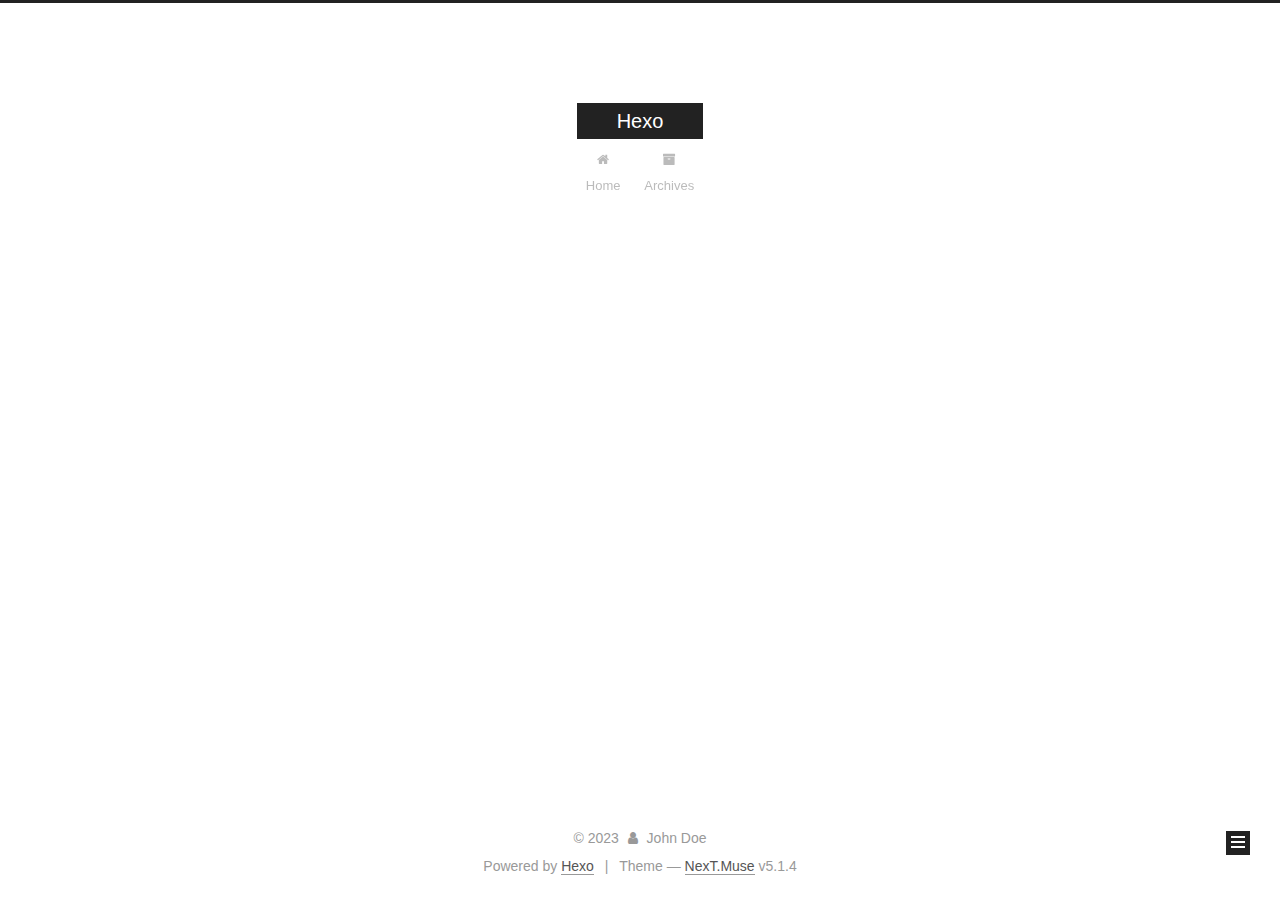
==== archives/index.html @ 680c869d "Site updated: 2023-04-15 13:18:31" ====
<!DOCTYPE html>



  


<html class="theme-next muse use-motion" lang="en">
<head>
  <meta charset="UTF-8"/>
<meta http-equiv="X-UA-Compatible" content="IE=edge" />
<meta name="viewport" content="width=device-width, initial-scale=1, maximum-scale=1"/>
<meta name="theme-color" content="#222">









<meta http-equiv="Cache-Control" content="no-transform" />
<meta http-equiv="Cache-Control" content="no-siteapp" />
















  
  
  <link href="/lib/fancybox/source/jquery.fancybox.css?v=2.1.5" rel="stylesheet" type="text/css" />







<link href="/lib/font-awesome/css/font-awesome.min.css?v=4.6.2" rel="stylesheet" type="text/css" />

<link href="/css/main.css?v=5.1.4" rel="stylesheet" type="text/css" />


  <link rel="apple-touch-icon" sizes="180x180" href="/images/apple-touch-icon-next.png?v=5.1.4">


  <link rel="icon" type="image/png" sizes="32x32" href="/images/favicon-32x32-next.png?v=5.1.4">


  <link rel="icon" type="image/png" sizes="16x16" href="/images/favicon-16x16-next.png?v=5.1.4">


  <link rel="mask-icon" href="/images/logo.svg?v=5.1.4" color="#222">





  <meta name="keywords" content="Hexo, NexT" />










<meta property="og:type" content="website">
<meta property="og:title" content="Hexo">
<meta property="og:url" content="https://.giabiaoaaaaathub.io/archives/index.html">
<meta property="og:site_name" content="Hexo">
<meta property="og:locale" content="en_US">
<meta property="article:author" content="John Doe">
<meta name="twitter:card" content="summary">



<script type="text/javascript" id="hexo.configurations">
  var NexT = window.NexT || {};
  var CONFIG = {
    root: '',
    scheme: 'Muse',
    version: '5.1.4',
    sidebar: {"position":"left","display":"post","offset":12,"b2t":false,"scrollpercent":false,"onmobile":false},
    fancybox: true,
    tabs: true,
    motion: {"enable":true,"async":false,"transition":{"post_block":"fadeIn","post_header":"slideDownIn","post_body":"slideDownIn","coll_header":"slideLeftIn","sidebar":"slideUpIn"}},
    duoshuo: {
      userId: '0',
      author: 'Author'
    },
    algolia: {
      applicationID: '',
      apiKey: '',
      indexName: '',
      hits: {"per_page":10},
      labels: {"input_placeholder":"Search for Posts","hits_empty":"We didn't find any results for the search: ${query}","hits_stats":"${hits} results found in ${time} ms"}
    }
  };
</script>



  <link rel="canonical" href="https://.giabiaoaaaaathub.io/archives/"/>





  <title>Archive | Hexo</title>
  








<meta name="generator" content="Hexo 6.3.0"></head>

<body itemscope itemtype="http://schema.org/WebPage" lang="en">

  
  
    
  

  <div class="container sidebar-position-left page-archive">
    <div class="headband"></div>

    <header id="header" class="header" itemscope itemtype="http://schema.org/WPHeader">
      <div class="header-inner"><div class="site-brand-wrapper">
  <div class="site-meta ">
    

    <div class="custom-logo-site-title">
      <a href="/"  class="brand" rel="start">
        <span class="logo-line-before"><i></i></span>
        <span class="site-title">Hexo</span>
        <span class="logo-line-after"><i></i></span>
      </a>
    </div>
      
        <p class="site-subtitle"></p>
      
  </div>

  <div class="site-nav-toggle">
    <button>
      <span class="btn-bar"></span>
      <span class="btn-bar"></span>
      <span class="btn-bar"></span>
    </button>
  </div>
</div>

<nav class="site-nav">
  

  
    <ul id="menu" class="menu">
      
        
        <li class="menu-item menu-item-home">
          <a href="/%20" rel="section">
            
              <i class="menu-item-icon fa fa-fw fa-home"></i> <br />
            
            Home
          </a>
        </li>
      
        
        <li class="menu-item menu-item-archives">
          <a href="/archives/%20" rel="section">
            
              <i class="menu-item-icon fa fa-fw fa-archive"></i> <br />
            
            Archives
          </a>
        </li>
      

      
    </ul>
  

  
</nav>



 </div>
    </header>

    <main id="main" class="main">
      <div class="main-inner">
        <div class="content-wrap">
          <div id="content" class="content">
            

  
  
  
  <div class="post-block archive">
    <div id="posts" class="posts-collapse">
      <span class="archive-move-on"></span>

      <span class="archive-page-counter">
        
        
        
          
        
        Um..! 1 post. Keep on posting.
      </span>

      

        
        
        

        
          
          <div class="collection-title">
            <h1 class="archive-year" id="archive-year-2023">2023</h1>
          </div>
        
        

        

  <article class="post post-type-normal" itemscope itemtype="http://schema.org/Article">
    <header class="post-header">

      <h2 class="post-title">
        
            <a class="post-title-link" href="/2023/04/14/hello-world/" itemprop="url">
              
                <span itemprop="name">Hello World</span>
              
            </a>
        
      </h2>

      <div class="post-meta">
        <time class="post-time" itemprop="dateCreated"
              datetime="2023-04-14T21:40:14+08:00"
              content="2023-04-14" >
          04-14
        </time>
      </div>

    </header>
  </article>



      

    </div>
  </div>
  
  
  

  



          </div>
          


          

        </div>
        
          
  
  <div class="sidebar-toggle">
    <div class="sidebar-toggle-line-wrap">
      <span class="sidebar-toggle-line sidebar-toggle-line-first"></span>
      <span class="sidebar-toggle-line sidebar-toggle-line-middle"></span>
      <span class="sidebar-toggle-line sidebar-toggle-line-last"></span>
    </div>
  </div>

  <aside id="sidebar" class="sidebar">
    
    <div class="sidebar-inner">

      

      

      <section class="site-overview-wrap sidebar-panel sidebar-panel-active">
        <div class="site-overview">
          <div class="site-author motion-element" itemprop="author" itemscope itemtype="http://schema.org/Person">
            
              <p class="site-author-name" itemprop="name"></p>
              <p class="site-description motion-element" itemprop="description"></p>
          </div>

          <nav class="site-state motion-element">

            
              <div class="site-state-item site-state-posts">
              
                <a href="/archives/%20%7C%7C%20archive">
              
                  <span class="site-state-item-count">1</span>
                  <span class="site-state-item-name">posts</span>
                </a>
              </div>
            

            

            

          </nav>

          

          

          
          

          
          

          

        </div>
      </section>

      

      

    </div>
  </aside>


        
      </div>
    </main>

    <footer id="footer" class="footer">
      <div class="footer-inner">
        <div class="copyright">&copy; <span itemprop="copyrightYear">2023</span>
  <span class="with-love">
    <i class="fa fa-user"></i>
  </span>
  <span class="author" itemprop="copyrightHolder">John Doe</span>

  
</div>


  <div class="powered-by">Powered by <a class="theme-link" target="_blank" href="https://hexo.io">Hexo</a></div>



  <span class="post-meta-divider">|</span>



  <div class="theme-info">Theme &mdash; <a class="theme-link" target="_blank" href="https://github.com/iissnan/hexo-theme-next">NexT.Muse</a> v5.1.4</div>




        







        
      </div>
    </footer>

    
      <div class="back-to-top">
        <i class="fa fa-arrow-up"></i>
        
      </div>
    

    

  </div>

  

<script type="text/javascript">
  if (Object.prototype.toString.call(window.Promise) !== '[object Function]') {
    window.Promise = null;
  }
</script>









  












  
  
    <script type="text/javascript" src="/lib/jquery/index.js?v=2.1.3"></script>
  

  
  
    <script type="text/javascript" src="/lib/fastclick/lib/fastclick.min.js?v=1.0.6"></script>
  

  
  
    <script type="text/javascript" src="/lib/jquery_lazyload/jquery.lazyload.js?v=1.9.7"></script>
  

  
  
    <script type="text/javascript" src="/lib/velocity/velocity.min.js?v=1.2.1"></script>
  

  
  
    <script type="text/javascript" src="/lib/velocity/velocity.ui.min.js?v=1.2.1"></script>
  

  
  
    <script type="text/javascript" src="/lib/fancybox/source/jquery.fancybox.pack.js?v=2.1.5"></script>
  


  


  <script type="text/javascript" src="/js/src/utils.js?v=5.1.4"></script>

  <script type="text/javascript" src="/js/src/motion.js?v=5.1.4"></script>



  
  

  

  


  <script type="text/javascript" src="/js/src/bootstrap.js?v=5.1.4"></script>



  


  




	





  





  












  





  

  

  

  
  

  

  

  

</body>
</html>
---- css/main.css ----
/* normalize.css v3.0.2 | MIT License | git.io/normalize */
html {
  font-family: sans-serif; /* 1 */
  -ms-text-size-adjust: 100%; /* 2 */
  -webkit-text-size-adjust: 100%; /* 2 */
}
body {
  margin: 0;
}
article,
aside,
details,
figcaption,
figure,
footer,
header,
hgroup,
main,
menu,
nav,
section,
summary {
  display: block;
}
audio,
canvas,
progress,
video {
  display: inline-block; /* 1 */
  vertical-align: baseline; /* 2 */
}
audio:not([controls]) {
  display: none;
  height: 0;
}
[hidden],
template {
  display: none;
}
a {
  background-color: transparent;
}
a:active,
a:hover {
  outline: 0;
}
abbr[title] {
  border-bottom: 1px dotted;
}
b,
strong {
  font-weight: bold;
}
dfn {
  font-style: italic;
}
h1 {
  font-size: 2em;
  margin: 0.67em 0;
}
mark {
  background: #ff0;
  color: #000;
}
small {
  font-size: 80%;
}
sub,
sup {
  font-size: 75%;
  line-height: 0;
  position: relative;
  vertical-align: baseline;
}
sup {
  top: -0.5em;
}
sub {
  bottom: -0.25em;
}
img {
  border: 0;
}
svg:not(:root) {
  overflow: hidden;
}
figure {
  margin: 1em 40px;
}
hr {
  -moz-box-sizing: content-box;
  box-sizing: content-box;
  height: 0;
}
pre {
  overflow: auto;
}
code,
kbd,
pre,
samp {
  font-family: monospace, monospace;
  font-size: 1em;
}
button,
input,
optgroup,
select,
textarea {
  color: inherit; /* 1 */
  font: inherit; /* 2 */
  margin: 0; /* 3 */
}
button {
  overflow: visible;
}
button,
select {
  text-transform: none;
}
button,
html input[type="button"],
input[type="reset"],
input[type="submit"] {
  -webkit-appearance: button; /* 2 */
  cursor: pointer; /* 3 */
}
button[disabled],
html input[disabled] {
  cursor: default;
}
button::-moz-focus-inner,
input::-moz-focus-inner {
  border: 0;
  padding: 0;
}
input {
  line-height: normal;
}
input[type="checkbox"],
input[type="radio"] {
  box-sizing: border-box; /* 1 */
  padding: 0; /* 2 */
}
input[type="number"]::-webkit-inner-spin-button,
input[type="number"]::-webkit-outer-spin-button {
  height: auto;
}
input[type="search"] {
  -webkit-appearance: textfield; /* 1 */
  -moz-box-sizing: content-box;
  -webkit-box-sizing: content-box; /* 2 */
  box-sizing: content-box;
}
input[type="search"]::-webkit-search-cancel-button,
input[type="search"]::-webkit-search-decoration {
  -webkit-appearance: none;
}
fieldset {
  border: 1px solid #c0c0c0;
  margin: 0 2px;
  padding: 0.35em 0.625em 0.75em;
}
legend {
  border: 0; /* 1 */
  padding: 0; /* 2 */
}
textarea {
  overflow: auto;
}
optgroup {
  font-weight: bold;
}
table {
  border-collapse: collapse;
  border-spacing: 0;
}
td,
th {
  padding: 0;
}
::selection {
  background: #262a30;
  color: #fff;
}
body {
  position: relative;
  font-family: 'Lato', "PingFang SC", "Microsoft YaHei", sans-serif;
  font-size: 14px;
  line-height: 2;
  color: #555;
  background: #fff;
}
@media (max-width: 767px) {
  body {
    padding-right: 0 !important;
  }
}
@media (min-width: 768px) and (max-width: 991px) {
  body {
    padding-right: 0 !important;
  }
}
@media (min-width: 1600px) {
  body {
    font-size: 16px;
  }
}
h1,
h2,
h3,
h4,
h5,
h6 {
  margin: 0;
  padding: 0;
  font-weight: bold;
  line-height: 1.5;
  font-family: 'Lato', "PingFang SC", "Microsoft YaHei", sans-serif;
}
h2,
h3,
h4,
h5,
h6 {
  margin: 20px 0 15px;
}
h1 {
  font-size: 22px;
}
@media (max-width: 767px) {
  h1 {
    font-size: 18px;
  }
}
h2 {
  font-size: 20px;
}
@media (max-width: 767px) {
  h2 {
    font-size: 16px;
  }
}
h3 {
  font-size: 18px;
}
@media (max-width: 767px) {
  h3 {
    font-size: 14px;
  }
}
h4 {
  font-size: 16px;
}
@media (max-width: 767px) {
  h4 {
    font-size: 12px;
  }
}
h5 {
  font-size: 14px;
}
@media (max-width: 767px) {
  h5 {
    font-size: 10px;
  }
}
h6 {
  font-size: 12px;
}
@media (max-width: 767px) {
  h6 {
    font-size: 8px;
  }
}
p {
  margin: 0 0 20px 0;
}
a {
  color: #555;
  text-decoration: none;
  outline: none;
  border-bottom: 1px solid #999;
  word-wrap: break-word;
}
a:hover {
  color: #222;
  border-bottom-color: #222;
}
blockquote {
  margin: 0;
  padding: 0;
}
img {
  display: block;
  margin: auto;
  max-width: 100%;
  height: auto;
}
hr {
  margin: 40px 0;
  height: 3px;
  border: none;
  background-color: #ddd;
  background-image: repeating-linear-gradient(-45deg, #fff, #fff 4px, transparent 4px, transparent 8px);
}
blockquote {
  padding: 0 15px;
  color: #666;
  border-left: 4px solid #ddd;
}
blockquote cite::before {
  content: "-";
  padding: 0 5px;
}
dt {
  font-weight: 700;
}
dd {
  margin: 0;
  padding: 0;
}
kbd {
  border: 1px solid #ccc;
  border-radius: 0.2em;
  box-shadow: 0.1em 0.1em 0.2em rgba(0,0,0,0.1);
  background-color: #f9f9f9;
  font-family: inherit;
  background-image: -webkit-linear-gradient(top, #eee, #fff, #eee);
  padding: 0.1em 0.3em;
  white-space: nowrap;
}
.text-left {
  text-align: left;
}
.text-center {
  text-align: center;
}
.text-right {
  text-align: right;
}
.text-justify {
  text-align: justify;
}
.text-nowrap {
  white-space: nowrap;
}
.text-lowercase {
  text-transform: lowercase;
}
.text-uppercase {
  text-transform: uppercase;
}
.text-capitalize {
  text-transform: capitalize;
}
.center-block {
  display: block;
  margin-left: auto;
  margin-right: auto;
}
.clearfix:before,
.clearfix:after {
  content: " ";
  display: table;
}
.clearfix:after {
  clear: both;
}
.pullquote {
  width: 45%;
}
.pullquote.left {
  float: left;
  margin-left: 5px;
  margin-right: 10px;
}
.pullquote.right {
  float: right;
  margin-left: 10px;
  margin-right: 5px;
}
.affix.affix.affix {
  position: fixed;
}
.translation {
  margin-top: -20px;
  font-size: 14px;
  color: #999;
}
.scrollbar-measure {
  width: 100px;
  height: 100px;
  overflow: scroll;
  position: absolute;
  top: -9999px;
}
.use-motion .motion-element {
  opacity: 0;
}
table {
  margin: 20px 0;
  width: 100%;
  border-collapse: collapse;
  border-spacing: 0;
  border: 1px solid #ddd;
  font-size: 14px;
  table-layout: fixed;
  word-wrap: break-all;
}
table>tbody>tr:nth-of-type(odd) {
  background-color: #f9f9f9;
}
table>tbody>tr:hover {
  background-color: #f5f5f5;
}
caption,
th,
td {
  padding: 8px;
  text-align: left;
  vertical-align: middle;
  font-weight: normal;
}
th,
td {
  border-bottom: 3px solid #ddd;
  border-right: 1px solid #eee;
}
th {
  padding-bottom: 10px;
  font-weight: 700;
}
td {
  border-bottom-width: 1px;
}
html,
body {
  height: 100%;
}
.container {
  position: relative;
  min-height: 100%;
}
.header-inner {
  margin: 0 auto;
  padding: 100px 0 70px;
  width: 700px;
}
@media (min-width: 1600px) {
  .container .header-inner {
    width: 900px;
  }
}
.main {
  padding-bottom: 150px;
}
.main-inner {
  margin: 0 auto;
  width: 700px;
}
@media (min-width: 1600px) {
  .container .main-inner {
    width: 900px;
  }
}
.footer {
  position: absolute;
  left: 0;
  bottom: 0;
  width: 100%;
  min-height: 50px;
}
.footer-inner {
  box-sizing: border-box;
  margin: 20px auto;
  width: 700px;
}
@media (min-width: 1600px) {
  .container .footer-inner {
    width: 900px;
  }
}
pre,
.highlight {
  overflow: auto;
  margin: 20px 0;
  padding: 0;
  font-size: 13px;
  color: #4d4d4c;
  background: #f7f7f7;
  line-height: 1.6;
}
pre,
code {
  font-family: consolas, Menlo, "PingFang SC", "Microsoft YaHei", monospace;
}
code {
  padding: 2px 4px;
  word-wrap: break-word;
  color: #555;
  background: #eee;
  border-radius: 3px;
  font-size: 13px;
}
pre {
  padding: 10px;
}
pre code {
  padding: 0;
  color: #4d4d4c;
  background: none;
  text-shadow: none;
}
.highlight {
  border-radius: 1px;
}
.highlight pre {
  border: none;
  margin: 0;
  padding: 10px 0;
}
.highlight table {
  margin: 0;
  width: auto;
  border: none;
}
.highlight td {
  border: none;
  padding: 0;
}
.highlight figcaption {
  font-size: 1em;
  color: #4d4d4c;
  line-height: 1em;
  margin-bottom: 1em;
}
.highlight figcaption:before,
.highlight figcaption:after {
  content: " ";
  display: table;
}
.highlight figcaption:after {
  clear: both;
}
.highlight figcaption a {
  float: right;
  color: #4d4d4c;
}
.highlight figcaption a:hover {
  border-bottom-color: #4d4d4c;
}
.highlight .gutter pre {
  padding-left: 10px;
  padding-right: 10px;
  color: #869194;
  text-align: right;
  background-color: #eff2f3;
}
.highlight .code pre {
  width: 100%;
  padding-left: 10px;
  padding-right: 10px;
  background-color: #f7f7f7;
}
.highlight .line {
  height: 20px;
}
.gutter {
  -webkit-user-select: none;
  -moz-user-select: none;
  -ms-user-select: none;
  user-select: none;
}
.gist table {
  width: auto;
}
.gist table td {
  border: none;
}
pre .deletion {
  background: #fdd;
}
pre .addition {
  background: #dfd;
}
pre .meta {
  color: #8959a8;
}
pre .comment {
  color: #8e908c;
}
pre .variable,
pre .attribute,
pre .tag,
pre .regexp,
pre .ruby .constant,
pre .xml .tag .title,
pre .xml .pi,
pre .xml .doctype,
pre .html .doctype,
pre .css .id,
pre .css .class,
pre .css .pseudo {
  color: #c82829;
}
pre .number,
pre .preprocessor,
pre .built_in,
pre .literal,
pre .params,
pre .constant,
pre .command {
  color: #f5871f;
}
pre .ruby .class .title,
pre .css .rules .attribute,
pre .string,
pre .value,
pre .inheritance,
pre .header,
pre .ruby .symbol,
pre .xml .cdata,
pre .special,
pre .number,
pre .formula {
  color: #718c00;
}
pre .title,
pre .css .hexcolor {
  color: #3e999f;
}
pre .function,
pre .python .decorator,
pre .python .title,
pre .ruby .function .title,
pre .ruby .title .keyword,
pre .perl .sub,
pre .javascript .title,
pre .coffeescript .title {
  color: #4271ae;
}
pre .keyword,
pre .javascript .function {
  color: #8959a8;
}
.full-image.full-image.full-image.full-image {
  border: none;
  max-width: 100%;
  width: auto;
  margin: 20px auto 25px;
}
@media (min-width: 992px) {
  .full-image.full-image.full-image.full-image {
    max-width: none;
    width: 110%;
    margin: 25px -5%;
  }
}
.blockquote-center,
.page-home .post-type-quote blockquote,
.page-post-detail .post-type-quote blockquote {
  position: relative;
  margin: 40px 0;
  padding: 0;
  border-left: none;
  text-align: center;
}
.blockquote-center::before,
.page-home .post-type-quote blockquote::before,
.page-post-detail .post-type-quote blockquote::before,
.blockquote-center::after,
.page-home .post-type-quote blockquote::after,
.page-post-detail .post-type-quote blockquote::after {
  position: absolute;
  content: ' ';
  display: block;
  width: 100%;
  height: 24px;
  opacity: 0.2;
  background-repeat: no-repeat;
  background-position: 0 -6px;
  background-size: 22px 22px;
}
.blockquote-center::before,
.page-home .post-type-quote blockquote::before,
.page-post-detail .post-type-quote blockquote::before {
  top: -20px;
  background-image: url("../images/quote-l.svg");
  border-top: 1px solid #ccc;
}
.blockquote-center::after,
.page-home .post-type-quote blockquote::after,
.page-post-detail .post-type-quote blockquote::after {
  bottom: -20px;
  background-image: url("../images/quote-r.svg");
  border-bottom: 1px solid #ccc;
  background-position: 100% 8px;
}
.blockquote-center p,
.page-home .post-type-quote blockquote p,
.page-post-detail .post-type-quote blockquote p,
.blockquote-center div,
.page-home .post-type-quote blockquote div,
.page-post-detail .post-type-quote blockquote div {
  text-align: center;
}
.post .post-body .group-picture img {
  box-sizing: border-box;
  padding: 0 3px;
  border: none;
}
.post .group-picture-row {
  overflow: hidden;
  margin-top: 6px;
}
.post .group-picture-row:first-child {
  margin-top: 0;
}
.post .group-picture-column {
  float: left;
}
.page-post-detail .post-body .group-picture-column {
  float: none;
  margin-top: 10px;
  width: auto !important;
}
.page-post-detail .post-body .group-picture-column img {
  margin: 0 auto;
}
.page-archive .group-picture-container {
  overflow: hidden;
}
.page-archive .group-picture-row {
  float: left;
}
.page-archive .group-picture-row:first-child {
  margin-top: 6px;
}
.page-archive .group-picture-column {
  max-width: 150px;
  max-height: 150px;
}
.post-body .note {
  position: relative;
  padding: 15px;
  margin-bottom: 20px;
  border: 1px solid #eee;
  border-left-width: 5px;
  border-radius: 3px;
}
.post-body .note h2,
.post-body .note h3,
.post-body .note h4,
.post-body .note h5,
.post-body .note h6 {
  margin-top: 0;
  margin-bottom: 0;
  border-bottom: initial;
  padding-top: 0 !important;
}
.post-body .note p:first-child,
.post-body .note ul:first-child,
.post-body .note ol:first-child,
.post-body .note table:first-child,
.post-body .note pre:first-child,
.post-body .note blockquote:first-child {
  margin-top: 0;
}
.post-body .note p:last-child,
.post-body .note ul:last-child,
.post-body .note ol:last-child,
.post-body .note table:last-child,
.post-body .note pre:last-child,
.post-body .note blockquote:last-child {
  margin-bottom: 0;
}
.post-body .note.default {
  border-left-color: #777;
}
.post-body .note.default h2,
.post-body .note.default h3,
.post-body .note.default h4,
.post-body .note.default h5,
.post-body .note.default h6 {
  color: #777;
}
.post-body .note.primary {
  border-left-color: #6f42c1;
}
.post-body .note.primary h2,
.post-body .note.primary h3,
.post-body .note.primary h4,
.post-body .note.primary h5,
.post-body .note.primary h6 {
  color: #6f42c1;
}
.post-body .note.info {
  border-left-color: #428bca;
}
.post-body .note.info h2,
.post-body .note.info h3,
.post-body .note.info h4,
.post-body .note.info h5,
.post-body .note.info h6 {
  color: #428bca;
}
.post-body .note.success {
  border-left-color: #5cb85c;
}
.post-body .note.success h2,
.post-body .note.success h3,
.post-body .note.success h4,
.post-body .note.success h5,
.post-body .note.success h6 {
  color: #5cb85c;
}
.post-body .note.warning {
  border-left-color: #f0ad4e;
}
.post-body .note.warning h2,
.post-body .note.warning h3,
.post-body .note.warning h4,
.post-body .note.warning h5,
.post-body .note.warning h6 {
  color: #f0ad4e;
}
.post-body .note.danger {
  border-left-color: #d9534f;
}
.post-body .note.danger h2,
.post-body .note.danger h3,
.post-body .note.danger h4,
.post-body .note.danger h5,
.post-body .note.danger h6 {
  color: #d9534f;
}
.post-body .label {
  display: inline;
  padding: 0 2px;
  white-space: nowrap;
}
.post-body .label.default {
  background-color: #f0f0f0;
}
.post-body .label.primary {
  background-color: #efe6f7;
}
.post-body .label.info {
  background-color: #e5f2f8;
}
.post-body .label.success {
  background-color: #e7f4e9;
}
.post-body .label.warning {
  background-color: #fcf6e1;
}
.post-body .label.danger {
  background-color: #fae8eb;
}
.post-body .tabs {
  position: relative;
  display: block;
  margin-bottom: 20px;
  padding-top: 10px;
}
.post-body .tabs ul.nav-tabs {
  margin: 0;
  padding: 0;
  display: flex;
  margin-bottom: -1px;
}
@media (max-width: 413px) {
  .post-body .tabs ul.nav-tabs {
    display: block;
    margin-bottom: 5px;
  }
}
.post-body .tabs ul.nav-tabs li.tab {
  list-style-type: none !important;
  margin: 0 0.25em 0 0;
  border-top: 3px solid transparent;
  border-left: 1px solid transparent;
  border-right: 1px solid transparent;
}
@media (max-width: 413px) {
  .post-body .tabs ul.nav-tabs li.tab {
    margin: initial;
    border-top: 1px solid transparent;
    border-left: 3px solid transparent;
    border-right: 1px solid transparent;
    border-bottom: 1px solid transparent;
  }
}
.post-body .tabs ul.nav-tabs li.tab a {
  outline: 0;
  border-bottom: initial;
  display: block;
  line-height: 1.8em;
  padding: 0.25em 0.75em;
  transition-duration: 0.2s;
  transition-timing-function: ease-out;
  transition-delay: 0s;
}
.post-body .tabs ul.nav-tabs li.tab a i {
  width: 1.285714285714286em;
}
.post-body .tabs ul.nav-tabs li.tab.active {
  border-top: 3px solid #fc6423;
  border-left: 1px solid #ddd;
  border-right: 1px solid #ddd;
  background-color: #fff;
}
@media (max-width: 413px) {
  .post-body .tabs ul.nav-tabs li.tab.active {
    border-top: 1px solid #ddd;
    border-left: 3px solid #fc6423;
    border-right: 1px solid #ddd;
    border-bottom: 1px solid #ddd;
  }
}
.post-body .tabs ul.nav-tabs li.tab.active a {
  cursor: default;
  color: #555;
}
.post-body .tabs .tab-content {
  background-color: #fff;
}
.post-body .tabs .tab-content .tab-pane {
  border: 1px solid #ddd;
  padding: 20px 20px 0 20px;
}
.post-body .tabs .tab-content .tab-pane:not(.active) {
  display: none !important;
}
.post-body .tabs .tab-content .tab-pane.active {
  display: block !important;
}
.btn {
  display: inline-block;
  padding: 0 20px;
  font-size: 14px;
  color: #fff;
  background: #222;
  border: 2px solid #222;
  text-decoration: none;
  border-radius: 0;
  transition-property: background-color;
  transition-duration: 0.2s;
  transition-timing-function: ease-in-out;
  transition-delay: 0s;
  line-height: 2;
}
.btn:hover {
  border-color: #222;
  color: #222;
  background: #fff;
}
.btn +.btn {
  margin: 0 0 8px 8px;
}
.btn .fa-fw {
  width: 1.285714285714286em;
  text-align: left;
}
.btn-bar {
  display: block;
  width: 22px;
  height: 2px;
  background: #555;
  border-radius: 1px;
}
.btn-bar+.btn-bar {
  margin-top: 4px;
}
.pagination {
  margin: 120px 0 40px;
  text-align: center;
  border-top: 1px solid #eee;
}
.page-number-basic,
.pagination .prev,
.pagination .next,
.pagination .page-number,
.pagination .space {
  display: inline-block;
  position: relative;
  top: -1px;
  margin: 0 10px;
  padding: 0 11px;
}
@media (max-width: 767px) {
  .page-number-basic,
  .pagination .prev,
  .pagination .next,
  .pagination .page-number,
  .pagination .space {
    margin: 0 5px;
  }
}
.pagination .prev,
.pagination .next,
.pagination .page-number {
  border-bottom: 0;
  border-top: 1px solid #eee;
  transition-property: border-color;
  transition-duration: 0.2s;
  transition-timing-function: ease-in-out;
  transition-delay: 0s;
}
.pagination .prev:hover,
.pagination .next:hover,
.pagination .page-number:hover {
  border-top-color: #222;
}
.pagination .space {
  padding: 0;
  margin: 0;
}
.pagination .prev {
  margin-left: 0;
}
.pagination .next {
  margin-right: 0;
}
.pagination .page-number.current {
  color: #fff;
  background: #ccc;
  border-top-color: #ccc;
}
@media (max-width: 767px) {
  .pagination {
    border-top: none;
  }
  .pagination .prev,
  .pagination .next,
  .pagination .page-number {
    margin-bottom: 10px;
    border-top: 0;
    border-bottom: 1px solid #eee;
    padding: 0 10px;
  }
  .pagination .prev:hover,
  .pagination .next:hover,
  .pagination .page-number:hover {
    border-bottom-color: #222;
  }
}
.comments {
  margin: 60px 20px 0;
}
.tag-cloud {
  text-align: center;
}
.tag-cloud a {
  display: inline-block;
  margin: 10px;
}
.back-to-top {
  box-sizing: border-box;
  position: fixed;
  bottom: -100px;
  right: 30px;
  z-index: 1050;
  padding: 0 6px;
  width: 24px;
  background: #222;
  font-size: 12px;
  opacity: 1;
  color: #fff;
  cursor: pointer;
  text-align: center;
  -webkit-transform: translateZ(0);
  transition-property: bottom;
  transition-duration: 0.2s;
  transition-timing-function: ease-in-out;
  transition-delay: 0s;
}
@media (min-width: 768px) and (max-width: 991px) {
  .back-to-top {
    display: none !important;
  }
}
@media (max-width: 767px) {
  .back-to-top {
    display: none !important;
  }
}
.back-to-top.back-to-top-on {
  bottom: 19px;
}
.header {
  background: transparent;
}
.header-inner {
  position: relative;
}
.headband {
  height: 3px;
  background: #222;
}
.site-meta {
  margin: 0;
  text-align: center;
}
@media (max-width: 767px) {
  .site-meta {
    text-align: center;
  }
}
.brand {
  position: relative;
  display: inline-block;
  padding: 0 40px;
  color: #fff;
  background: #222;
  border-bottom: none;
}
.brand:hover {
  color: #fff;
}
.logo {
  display: inline-block;
  margin-right: 5px;
  line-height: 36px;
  vertical-align: top;
}
.site-title {
  display: inline-block;
  vertical-align: top;
  line-height: 36px;
  font-size: 20px;
  font-weight: normal;
  font-family: 'Lato', "PingFang SC", "Microsoft YaHei", sans-serif;
}
.site-subtitle {
  margin-top: 10px;
  font-size: 13px;
  color: #999;
}
.use-motion .brand {
  opacity: 0;
}
.use-motion .logo,
.use-motion .site-title,
.use-motion .site-subtitle {
  opacity: 0;
  position: relative;
  top: -10px;
}
.site-nav-toggle {
  display: none;
  position: absolute;
  top: 10px;
  left: 10px;
}
@media (max-width: 767px) {
  .site-nav-toggle {
    display: block;
  }
}
.site-nav-toggle button {
  margin-top: 2px;
  padding: 9px 10px;
  background: transparent;
  border: none;
}
@media (max-width: 767px) {
  .site-nav {
    display: none;
    margin: 0 -10px;
    padding: 0 10px;
    clear: both;
    border-top: 1px solid #ddd;
  }
}
@media (min-width: 768px) and (max-width: 991px) {
  .site-nav {
    display: block !important;
  }
}
@media (min-width: 992px) {
  .site-nav {
    display: block !important;
  }
}
.menu {
  margin-top: 20px;
  padding-left: 0;
  text-align: center;
}
.menu .menu-item {
  display: inline-block;
  margin: 0 10px;
  list-style: none;
}
@media screen and (max-width: 767px) {
  .menu .menu-item {
    margin-top: 10px;
  }
}
.menu .menu-item a {
  display: block;
  font-size: 13px;
  line-height: inherit;
  border-bottom: 1px solid transparent;
  transition-property: border-color;
  transition-duration: 0.2s;
  transition-timing-function: ease-in-out;
  transition-delay: 0s;
}
.menu .menu-item a:hover {
  border-bottom-color: #222;
}
.menu .menu-item .fa {
  margin-right: 5px;
}
.use-motion .menu-item {
  opacity: 0;
}
.post-body {
  font-family: 'Lato', "PingFang SC", "Microsoft YaHei", sans-serif;
}
@media (max-width: 767px) {
  .post-body {
    word-break: break-word;
  }
}
.post-body .fancybox img {
  display: block !important;
  margin: 0 auto;
  cursor: pointer;
  cursor: zoom-in;
  cursor: -webkit-zoom-in;
}
.post-body .image-caption,
.post-body .figure .caption {
  margin: -20px auto 15px;
  text-align: center;
  font-size: 14px;
  color: #999;
  font-weight: bold;
  line-height: 1;
}
.post-sticky-flag {
  display: inline-block;
  font-size: 16px;
  -ms-transform: rotate(30deg);
  -webkit-transform: rotate(30deg);
  -moz-transform: rotate(30deg);
  -ms-transform: rotate(30deg);
  -o-transform: rotate(30deg);
  transform: rotate(30deg);
}
.use-motion .post-block,
.use-motion .pagination,
.use-motion .comments {
  opacity: 0;
}
.use-motion .post-header {
  opacity: 0;
}
.use-motion .post-body {
  opacity: 0;
}
.use-motion .collection-title {
  opacity: 0;
}
.posts-expand {
  padding-top: 40px;
}
@media (max-width: 767px) {
  .posts-expand {
    margin: 0 20px;
  }
  .post-body pre .gutter pre {
    padding-right: 10px;
  }
  .post-body .highlight {
    margin-left: 0px;
    margin-right: 0px;
    padding: 0;
  }
  .post-body .highlight .gutter pre {
    padding-right: 10px;
  }
}
@media (min-width: 992px) {
  .posts-expand .post-body {
    text-align: justify;
  }
}
.posts-expand .post-body h2,
.posts-expand .post-body h3,
.posts-expand .post-body h4,
.posts-expand .post-body h5,
.posts-expand .post-body h6 {
  padding-top: 10px;
}
.posts-expand .post-body h2 .header-anchor,
.posts-expand .post-body h3 .header-anchor,
.posts-expand .post-body h4 .header-anchor,
.posts-expand .post-body h5 .header-anchor,
.posts-expand .post-body h6 .header-anchor {
  float: right;
  margin-left: 10px;
  color: #ccc;
  border-bottom-style: none;
  visibility: hidden;
}
.posts-expand .post-body h2 .header-anchor:hover,
.posts-expand .post-body h3 .header-anchor:hover,
.posts-expand .post-body h4 .header-anchor:hover,
.posts-expand .post-body h5 .header-anchor:hover,
.posts-expand .post-body h6 .header-anchor:hover {
  color: inherit;
}
.posts-expand .post-body h2:hover .header-anchor,
.posts-expand .post-body h3:hover .header-anchor,
.posts-expand .post-body h4:hover .header-anchor,
.posts-expand .post-body h5:hover .header-anchor,
.posts-expand .post-body h6:hover .header-anchor {
  visibility: visible;
}
.posts-expand .post-body ul li {
  list-style: circle;
}
.posts-expand .post-body img {
  box-sizing: border-box;
  margin: auto;
  padding: 3px;
  border: 1px solid #ddd;
}
.posts-expand .post-body .fancybox img {
  margin: 0 auto 25px;
}
@media (max-width: 767px) {
  .posts-collapse {
    margin: 0 20px;
  }
  .posts-collapse .post-title,
  .posts-collapse .post-meta {
    display: block;
    width: auto;
    text-align: left;
  }
}
.posts-collapse {
  position: relative;
  z-index: 1010;
  margin-left: 55px;
}
.posts-collapse::after {
  content: " ";
  position: absolute;
  top: 20px;
  left: 0;
  margin-left: -2px;
  width: 4px;
  height: 100%;
  background: #f5f5f5;
  z-index: -1;
}
@media (max-width: 767px) {
  .posts-collapse {
    margin: 0 20px;
  }
}
.posts-collapse .collection-title {
  position: relative;
  margin: 60px 0;
}
.posts-collapse .collection-title h1,
.posts-collapse .collection-title h2 {
  margin-left: 20px;
}
.posts-collapse .collection-title small {
  color: #bbb;
  margin-left: 5px;
}
.posts-collapse .collection-title::before {
  content: " ";
  position: absolute;
  left: 0;
  top: 50%;
  margin-left: -4px;
  margin-top: -4px;
  width: 8px;
  height: 8px;
  background: #bbb;
  border-radius: 50%;
}
.posts-collapse .post {
  margin: 30px 0;
}
.posts-collapse .post-header {
  position: relative;
  transition-duration: 0.2s;
  transition-timing-function: ease-in-out;
  transition-delay: 0s;
  transition-property: border;
  border-bottom: 1px dashed #ccc;
}
.posts-collapse .post-header::before {
  content: " ";
  position: absolute;
  left: 0;
  top: 12px;
  width: 6px;
  height: 6px;
  margin-left: -4px;
  background: #bbb;
  border-radius: 50%;
  border: 1px solid #fff;
  transition-duration: 0.2s;
  transition-timing-function: ease-in-out;
  transition-delay: 0s;
  transition-property: background;
}
.posts-collapse .post-header:hover {
  border-bottom-color: #666;
}
.posts-collapse .post-header:hover::before {
  background: #222;
}
.posts-collapse .post-meta {
  position: absolute;
  font-size: 12px;
  left: 20px;
  top: 5px;
}
.posts-collapse .post-comments-count {
  display: none;
}
.posts-collapse .post-title {
  margin-left: 60px;
  font-size: 16px;
  font-weight: normal;
  line-height: inherit;
}
.posts-collapse .post-title::after {
  margin-left: 3px;
  opacity: 0.6;
}
.posts-collapse .post-title a {
  color: #666;
  border-bottom: none;
}
.page-home .post-type-quote .post-header,
.page-post-detail .post-type-quote .post-header,
.page-home .post-type-quote .post-tags,
.page-post-detail .post-type-quote .post-tags {
  display: none;
}
.posts-expand .post-title {
  text-align: center;
  word-break: break-word;
  font-weight: 400;
}
.posts-expand .post-title-link {
  display: inline-block;
  position: relative;
  color: #555;
  border-bottom: none;
  line-height: 1.2;
  vertical-align: top;
}
.posts-expand .post-title-link::before {
  content: "";
  position: absolute;
  width: 100%;
  height: 2px;
  bottom: 0;
  left: 0;
  background-color: #000;
  visibility: hidden;
  -webkit-transform: scaleX(0);
  -moz-transform: scaleX(0);
  -ms-transform: scaleX(0);
  -o-transform: scaleX(0);
  transform: scaleX(0);
  transition-duration: 0.2s;
  transition-timing-function: ease-in-out;
  transition-delay: 0s;
}
.posts-expand .post-title-link:hover::before {
  visibility: visible;
  -webkit-transform: scaleX(1);
  -moz-transform: scaleX(1);
  -ms-transform: scaleX(1);
  -o-transform: scaleX(1);
  transform: scaleX(1);
}
.posts-expand .post-title-link .fa {
  font-size: 16px;
}
.posts-expand .post-meta {
  margin: 3px 0 60px 0;
  color: #999;
  font-family: 'Lato', "PingFang SC", "Microsoft YaHei", sans-serif;
  font-size: 12px;
  text-align: center;
}
.posts-expand .post-meta .post-category-list {
  display: inline-block;
  margin: 0;
  padding: 3px;
}
.posts-expand .post-meta .post-category-list-link {
  color: #999;
}
.posts-expand .post-meta .post-description {
  font-size: 14px;
  margin-top: 2px;
}
.post-meta-divider {
  margin: 0 0.5em;
}
.post-meta-item-icon {
  margin-right: 3px;
}
@media (min-width: 768px) and (max-width: 991px) {
  .post-meta-item-icon {
    display: inline-block;
  }
}
@media (max-width: 767px) {
  .post-meta-item-icon {
    display: inline-block;
  }
}
@media (min-width: 768px) and (max-width: 991px) {
  .post-meta-item-text {
    display: none;
  }
}
@media (max-width: 767px) {
  .post-meta-item-text {
    display: none;
  }
}
@media (max-width: 767px) {
  .posts-expand .post-comments-count {
    display: none;
  }
}
.post-button {
  margin-top: 40px;
}
.posts-expand .post-tags {
  margin-top: 40px;
  text-align: center;
}
.posts-expand .post-tags a {
  display: inline-block;
  margin-right: 10px;
  font-size: 13px;
}
.post-nav {
  display: table;
  margin-top: 15px;
  width: 100%;
  border-top: 1px solid #eee;
}
.post-nav-divider {
  display: table-cell;
  width: 10%;
}
.post-nav-item {
  display: table-cell;
  padding: 10px 0 0 0;
  width: 45%;
  vertical-align: top;
}
.post-nav-item a {
  position: relative;
  display: block;
  line-height: 25px;
  font-size: 14px;
  color: #555;
  border-bottom: none;
}
.post-nav-item a:hover {
  color: #222;
  border-bottom: none;
}
.post-nav-item a:active {
  top: 2px;
}
.post-nav-item .fa {
  position: absolute;
  top: 8px;
  left: 0;
  font-size: 12px;
}
.post-nav-next a {
  padding-left: 15px;
}
.post-nav-prev {
  text-align: right;
}
.post-nav-prev a {
  padding-right: 15px;
}
.post-nav-prev .fa {
  right: 0;
  left: auto;
}
.posts-expand .post-eof {
  display: block;
  margin: 80px auto 60px;
  width: 8%;
  height: 1px;
  background: #ccc;
  text-align: center;
}
.post:last-child .post-eof.post-eof.post-eof {
  display: none;
}
.post-gallery {
  display: table;
  table-layout: fixed;
  width: 100%;
  border-collapse: separate;
}
.post-gallery-row {
  display: table-row;
}
.post-gallery .post-gallery-img {
  display: table-cell;
  text-align: center;
  vertical-align: middle;
  border: none;
}
.post-gallery .post-gallery-img img {
  max-width: 100%;
  max-height: 100%;
  border: none;
}
.fancybox-close,
.fancybox-close:hover {
  border: none;
}
.rtl.post-body p,
.rtl.post-body a,
.rtl.post-body h1,
.rtl.post-body h2,
.rtl.post-body h3,
.rtl.post-body h4,
.rtl.post-body h5,
.rtl.post-body h6,
.rtl.post-body li,
.rtl.post-body ul,
.rtl.post-body ol {
  direction: rtl;
  font-family: UKIJ Ekran;
}
.rtl.post-title {
  font-family: UKIJ Ekran;
}
.sidebar {
  position: fixed;
  right: 0;
  top: 0;
  bottom: 0;
  width: 0;
  z-index: 1040;
  box-shadow: inset 0 2px 6px #000;
  background: #222;
  -webkit-transform: translateZ(0);
}
.sidebar a {
  color: #999;
  border-bottom-color: #555;
}
.sidebar a:hover {
  color: #eee;
}
@media (min-width: 768px) and (max-width: 991px) {
  .sidebar {
    display: none !important;
  }
}
@media (max-width: 767px) {
  .sidebar {
    display: none !important;
  }
}
.sidebar-inner {
  position: relative;
  padding: 20px 10px;
  color: #999;
  text-align: center;
}
.site-overview-wrap {
  overflow: hidden;
}
.site-overview {
  overflow-y: auto;
  overflow-x: hidden;
}
.sidebar-toggle {
  position: fixed;
  right: 30px;
  bottom: 45px;
  width: 14px;
  height: 14px;
  padding: 5px;
  background: #222;
  line-height: 0;
  z-index: 1050;
  cursor: pointer;
  -webkit-transform: translateZ(0);
}
@media (min-width: 768px) and (max-width: 991px) {
  .sidebar-toggle {
    display: none !important;
  }
}
@media (max-width: 767px) {
  .sidebar-toggle {
    display: none !important;
  }
}
.sidebar-toggle-line {
  position: relative;
  display: inline-block;
  vertical-align: top;
  height: 2px;
  width: 100%;
  background: #fff;
  margin-top: 3px;
}
.sidebar-toggle-line:first-child {
  margin-top: 0;
}
.site-author-image {
  display: block;
  margin: 0 auto;
  padding: 2px;
  max-width: 96px;
  height: auto;
  border: 2px solid #333;
}
.site-author-name {
  margin: 5px 0 0;
  text-align: center;
  color: #f5f5f5;
  font-weight: normal;
}
.site-description {
  margin-top: 5px;
  text-align: center;
  font-size: 14px;
  color: #999;
}
.site-state {
  overflow: hidden;
  line-height: 1.4;
  white-space: nowrap;
  text-align: center;
}
.site-state-item {
  display: inline-block;
  padding: 0 15px;
  border-left: 1px solid #333;
}
.site-state-item:first-child {
  border-left: none;
}
.site-state-item a {
  border-bottom: none;
}
.site-state-item-count {
  display: block;
  text-align: center;
  color: inherit;
  font-weight: 600;
  font-size: 18px;
}
.site-state-item-name {
  font-size: 13px;
  color: inherit;
}
.feed-link {
  margin-top: 20px;
}
.feed-link a {
  display: inline-block;
  padding: 0 15px;
  color: #fc6423;
  border: 1px solid #fc6423;
  border-radius: 4px;
}
.feed-link a i {
  color: #fc6423;
  font-size: 14px;
}
.feed-link a:hover {
  color: #fff;
  background: #fc6423;
}
.feed-link a:hover i {
  color: #fff;
}
.links-of-author {
  margin-top: 20px;
}
.links-of-author a {
  display: inline-block;
  vertical-align: middle;
  margin-right: 10px;
  margin-bottom: 10px;
  border-bottom-color: #555;
  font-size: 13px;
}
.links-of-author a:before {
  display: inline-block;
  vertical-align: middle;
  margin-right: 3px;
  content: " ";
  width: 4px;
  height: 4px;
  border-radius: 50%;
  background: #296fc3;
}
.links-of-blogroll {
  font-size: 13px;
}
.links-of-blogroll-title {
  margin-top: 20px;
  font-size: 14px;
  font-weight: 600;
}
.links-of-blogroll-list {
  margin: 0;
  padding: 0;
  list-style: none;
}
.links-of-blogroll-item {
  padding: 2px 10px;
}
.links-of-blogroll-item a {
  max-width: 280px;
  box-sizing: border-box;
  display: inline-block;
  overflow: hidden;
  white-space: nowrap;
  text-overflow: ellipsis;
}
.sidebar-nav {
  margin: 0 0 20px;
  padding-left: 0;
}
.sidebar-nav li {
  display: inline-block;
  cursor: pointer;
  border-bottom: 1px solid transparent;
  font-size: 14px;
  color: #555;
}
.sidebar-nav li:hover {
  color: #f5f5f5;
}
.page-post-detail .sidebar-nav-toc {
  padding: 0 5px;
}
.page-post-detail .sidebar-nav-overview {
  margin-left: 10px;
}
.sidebar-nav .sidebar-nav-active {
  color: #87daff;
  border-bottom-color: #87daff;
}
.sidebar-nav .sidebar-nav-active:hover {
  color: #87daff;
}
.sidebar-panel {
  display: none;
}
.sidebar-panel-active {
  display: block;
}
.post-toc-empty {
  font-size: 14px;
  color: #666;
}
.post-toc-wrap {
  overflow: hidden;
}
.post-toc {
  overflow: auto;
}
.post-toc ol {
  margin: 0;
  padding: 0 2px 5px 10px;
  text-align: left;
  list-style: none;
  font-size: 14px;
}
.post-toc ol > ol {
  padding-left: 0;
}
.post-toc ol a {
  transition-duration: 0.2s;
  transition-timing-function: ease-in-out;
  transition-delay: 0s;
  transition-property: all;
  color: #999;
  border-bottom-color: #555;
}
.post-toc ol a:hover {
  color: #ccc;
  border-bottom-color: #ccc;
}
.post-toc .nav-item {
  overflow: hidden;
  text-overflow: ellipsis;
  text-align: justify;
  white-space: nowrap;
  line-height: 1.8;
}
.post-toc .nav .nav-child {
  display: none;
}
.post-toc .nav .active > .nav-child {
  display: block;
}
.post-toc .nav .active-current > .nav-child {
  display: block;
}
.post-toc .nav .active-current > .nav-child > .nav-item {
  display: block;
}
.post-toc .nav .active > a {
  color: #87daff;
  border-bottom-color: #87daff;
}
.post-toc .nav .active-current > a {
  color: #87daff;
}
.post-toc .nav .active-current > a:hover {
  color: #87daff;
}
.footer {
  font-size: 14px;
  color: #999;
}
.footer img {
  border: none;
}
.footer-inner {
  text-align: center;
}
.with-love {
  display: inline-block;
  margin: 0 5px;
}
.powered-by,
.theme-info {
  display: inline-block;
}
.cc-license {
  margin-top: 10px;
  text-align: center;
}
.cc-license .cc-opacity {
  opacity: 0.7;
  border-bottom: none;
}
.cc-license .cc-opacity:hover {
  opacity: 0.9;
}
.cc-license img {
  display: inline-block;
}
.theme-next #ds-thread #ds-reset {
  color: #555;
}
.theme-next #ds-thread #ds-reset .ds-replybox {
  margin-bottom: 30px;
}
.theme-next #ds-thread #ds-reset .ds-replybox .ds-avatar,
.theme-next #ds-reset .ds-avatar img {
  box-shadow: none;
}
.theme-next #ds-thread #ds-reset .ds-textarea-wrapper {
  border-color: #c7d4e1;
  background: none;
  border-top-right-radius: 3px;
  border-top-left-radius: 3px;
}
.theme-next #ds-thread #ds-reset .ds-textarea-wrapper textarea {
  height: 60px;
}
.theme-next #ds-reset .ds-rounded-top {
  border-radius: 0;
}
.theme-next #ds-thread #ds-reset .ds-post-toolbar {
  box-sizing: border-box;
  border: 1px solid #c7d4e1;
  background: #f6f8fa;
}
.theme-next #ds-thread #ds-reset .ds-post-options {
  height: 40px;
  border: none;
  background: none;
}
.theme-next #ds-thread #ds-reset .ds-toolbar-buttons {
  top: 11px;
}
.theme-next #ds-thread #ds-reset .ds-sync {
  top: 5px;
}
.theme-next #ds-thread #ds-reset .ds-post-button {
  top: 4px;
  right: 5px;
  width: 90px;
  height: 30px;
  border: 1px solid #c5ced7;
  border-radius: 3px;
  background-image: linear-gradient(#fbfbfc, #f5f7f9);
  color: #60676d;
}
.theme-next #ds-thread #ds-reset .ds-post-button:hover {
  background-position: 0 -30px;
  color: #60676d;
}
.theme-next #ds-thread #ds-reset .ds-comments-info {
  padding: 10px 0;
}
.theme-next #ds-thread #ds-reset .ds-sort {
  display: none;
}
.theme-next #ds-thread #ds-reset li.ds-tab a.ds-current {
  border: none;
  background: #f6f8fa;
  color: #60676d;
}
.theme-next #ds-thread #ds-reset li.ds-tab a.ds-current:hover {
  background-color: #e9f0f7;
  color: #60676d;
}
.theme-next #ds-thread #ds-reset li.ds-tab a {
  border-radius: 2px;
  padding: 5px;
}
.theme-next #ds-thread #ds-reset .ds-login-buttons p {
  color: #999;
  line-height: 36px;
}
.theme-next #ds-thread #ds-reset .ds-login-buttons .ds-service-list li {
  height: 28px;
}
.theme-next #ds-thread #ds-reset .ds-service-list a {
  background: none;
  padding: 5px;
  border: 1px solid;
  border-radius: 3px;
  text-align: center;
}
.theme-next #ds-thread #ds-reset .ds-service-list a:hover {
  color: #fff;
  background: #666;
}
.theme-next #ds-thread #ds-reset .ds-service-list .ds-weibo {
  color: #fc9b00;
  border-color: #fc9b00;
}
.theme-next #ds-thread #ds-reset .ds-service-list .ds-weibo:hover {
  background: #fc9b00;
}
.theme-next #ds-thread #ds-reset .ds-service-list .ds-qq {
  color: #60a3ec;
  border-color: #60a3ec;
}
.theme-next #ds-thread #ds-reset .ds-service-list .ds-qq:hover {
  background: #60a3ec;
}
.theme-next #ds-thread #ds-reset .ds-service-list .ds-renren {
  color: #2e7ac4;
  border-color: #2e7ac4;
}
.theme-next #ds-thread #ds-reset .ds-service-list .ds-renren:hover {
  background: #2e7ac4;
}
.theme-next #ds-thread #ds-reset .ds-service-list .ds-douban {
  color: #37994c;
  border-color: #37994c;
}
.theme-next #ds-thread #ds-reset .ds-service-list .ds-douban:hover {
  background: #37994c;
}
.theme-next #ds-thread #ds-reset .ds-service-list .ds-kaixin {
  color: #fef20d;
  border-color: #fef20d;
}
.theme-next #ds-thread #ds-reset .ds-service-list .ds-kaixin:hover {
  background: #fef20d;
}
.theme-next #ds-thread #ds-reset .ds-service-list .ds-netease {
  color: #f00;
  border-color: #f00;
}
.theme-next #ds-thread #ds-reset .ds-service-list .ds-netease:hover {
  background: #f00;
}
.theme-next #ds-thread #ds-reset .ds-service-list .ds-sohu {
  color: #ffcb05;
  border-color: #ffcb05;
}
.theme-next #ds-thread #ds-reset .ds-service-list .ds-sohu:hover {
  background: #ffcb05;
}
.theme-next #ds-thread #ds-reset .ds-service-list .ds-baidu {
  color: #2831e0;
  border-color: #2831e0;
}
.theme-next #ds-thread #ds-reset .ds-service-list .ds-baidu:hover {
  background: #2831e0;
}
.theme-next #ds-thread #ds-reset .ds-service-list .ds-google {
  color: #166bec;
  border-color: #166bec;
}
.theme-next #ds-thread #ds-reset .ds-service-list .ds-google:hover {
  background: #166bec;
}
.theme-next #ds-thread #ds-reset .ds-service-list .ds-weixin {
  color: #00ce0d;
  border-color: #00ce0d;
}
.theme-next #ds-thread #ds-reset .ds-service-list .ds-weixin:hover {
  background: #00ce0d;
}
.theme-next #ds-thread #ds-reset .ds-service-list .ds-more-services {
  border: none;
}
.theme-next #ds-thread #ds-reset .ds-service-list .ds-more-services:hover {
  background: none;
}
.theme-next #ds-reset .duoshuo-ua-admin {
  display: inline-block;
  color: #f00;
}
.theme-next #ds-reset .duoshuo-ua-platform,
.theme-next #ds-reset .duoshuo-ua-browser {
  color: #ccc;
}
.theme-next #ds-reset .duoshuo-ua-platform .fa,
.theme-next #ds-reset .duoshuo-ua-browser .fa {
  display: inline-block;
  margin-right: 3px;
}
.theme-next #ds-reset .duoshuo-ua-separator {
  display: inline-block;
  margin-left: 5px;
}
.theme-next .this_ua {
  background-color: #ccc !important;
  border-radius: 4px;
  padding: 0 5px !important;
  margin: 1px 1px !important;
  border: 1px solid #bbb !important;
  color: #fff;
  display: inline-block !important;
}
.theme-next .this_ua.admin {
  background-color: #d9534f !important;
  border-color: #d9534f !important;
}
.theme-next .this_ua.platform.iOS,
.theme-next .this_ua.platform.Mac,
.theme-next .this_ua.platform.Windows {
  background-color: #39b3d7 !important;
  border-color: #46b8da !important;
}
.theme-next .this_ua.platform.Linux {
  background-color: #3a3a3a !important;
  border-color: #1f1f1f !important;
}
.theme-next .this_ua.platform.Android {
  background-color: #00c47d !important;
  border-color: #01b171 !important;
}
.theme-next .this_ua.browser.Mobile,
.theme-next .this_ua.browser.Chrome {
  background-color: #5cb85c !important;
  border-color: #4cae4c !important;
}
.theme-next .this_ua.browser.Firefox {
  background-color: #f0ad4e !important;
  border-color: #eea236 !important;
}
.theme-next .this_ua.browser.Maxthon,
.theme-next .this_ua.browser.IE {
  background-color: #428bca !important;
  border-color: #357ebd !important;
}
.theme-next .this_ua.browser.baidu,
.theme-next .this_ua.browser.UCBrowser,
.theme-next .this_ua.browser.Opera {
  background-color: #d9534f !important;
  border-color: #d43f3a !important;
}
.theme-next .this_ua.browser.Android,
.theme-next .this_ua.browser.QQBrowser {
  background-color: #78ace9 !important;
  border-color: #4cae4c !important;
}
.post-spread {
  margin-top: 20px;
  text-align: center;
}
.jiathis_style {
  display: inline-block;
}
.jiathis_style a {
  border: none;
}
.fa {
  font-family: FontAwesome !important;
}
.post-spread {
  margin-top: 20px;
  text-align: center;
}
.bdshare-slide-button-box a {
  border: none;
}
.bdsharebuttonbox {
  display: inline-block;
}
.bdsharebuttonbox a {
  border: none;
}
.local-search-pop-overlay {
  position: fixed;
  width: 100%;
  height: 100%;
  top: 0;
  left: 0;
  z-index: 2080;
  background-color: rgba(0,0,0,0.3);
}
.local-search-popup {
  display: none;
  position: fixed;
  top: 10%;
  left: 50%;
  margin-left: -350px;
  width: 700px;
  height: 80%;
  padding: 0;
  background: #fff;
  color: #333;
  z-index: 9999;
  border-radius: 5px;
}
@media (max-width: 767px) {
  .local-search-popup {
    padding: 0;
    top: 0;
    left: 0;
    margin: 0;
    width: 100%;
    height: 100%;
    border-radius: 0;
  }
}
.local-search-popup ul.search-result-list {
  padding: 0;
  margin: 0 5px;
}
.local-search-popup p.search-result {
  border-bottom: 1px dashed #ccc;
  padding: 5px 0;
}
.local-search-popup a.search-result-title {
  font-weight: bold;
  font-size: 16px;
}
.local-search-popup .search-keyword {
  border-bottom: 1px dashed #f00;
  font-weight: bold;
  color: #f00;
}
.local-search-popup .local-search-header {
  padding: 5px;
  height: 36px;
  background: #f5f5f5;
  border-top-left-radius: 5px;
  border-top-right-radius: 5px;
}
.local-search-popup #local-search-result {
  overflow: auto;
  position: relative;
  padding: 5px 25px;
  height: calc(100% - 55px);
}
.local-search-popup .local-search-input-wrapper {
  display: inline-block;
  width: calc(100% - 90px);
  height: 36px;
  line-height: 36px;
  padding: 0 5px;
}
.local-search-popup .local-search-input-wrapper input {
  padding: 8px 0;
  height: 20px;
  display: block;
  width: 100%;
  outline: none;
  border: none;
  background: transparent;
  vertical-align: middle;
}
.local-search-popup .search-icon,
.local-search-popup .popup-btn-close {
  display: inline-block;
  font-size: 18px;
  color: #999;
  height: 36px;
  width: 18px;
  padding-left: 10px;
  padding-right: 10px;
}
.local-search-popup .search-icon {
  float: left;
}
.local-search-popup .popup-btn-close {
  border-left: 1px solid #eee;
  float: right;
  cursor: pointer;
}
.local-search-popup #no-result {
  position: absolute;
  left: 50%;
  top: 50%;
  -webkit-transform: translate(-50%, -50%);
  -webkit-transform: translate(-50%, -50%);
  -moz-transform: translate(-50%, -50%);
  -ms-transform: translate(-50%, -50%);
  -o-transform: translate(-50%, -50%);
  transform: translate(-50%, -50%);
  color: #ccc;
}
.site-uv,
.site-pv,
.page-pv {
  display: inline-block;
}
.site-uv .busuanzi-value,
.site-pv .busuanzi-value,
.page-pv .busuanzi-value {
  margin: 0 5px;
}
.site-uv {
  margin-right: 10px;
}
.site-uv::after {
  content: "|";
  padding-left: 10px;
}
.page-archive .archive-page-counter {
  position: relative;
  top: 3px;
  left: 20px;
}
@media (max-width: 767px) {
  .page-archive .archive-page-counter {
    top: 5px;
  }
}
.page-archive .posts-collapse .archive-move-on {
  position: absolute;
  top: 11px;
  left: 0;
  margin-left: -6px;
  width: 10px;
  height: 10px;
  opacity: 0.5;
  background: #555;
  border: 1px solid #fff;
  border-radius: 50%;
}
.category-all-page .category-all-title {
  text-align: center;
}
.category-all-page .category-all {
  margin-top: 20px;
}
.category-all-page .category-list {
  margin: 0;
  padding: 0;
  list-style: none;
}
.category-all-page .category-list-item {
  margin: 5px 10px;
}
.category-all-page .category-list-count {
  color: #bbb;
}
.category-all-page .category-list-count:before {
  display: inline;
  content: " (";
}
.category-all-page .category-list-count:after {
  display: inline;
  content: ") ";
}
.category-all-page .category-list-child {
  padding-left: 10px;
}
#schedule ul#event-list {
  padding-left: 30px;
}
#schedule ul#event-list hr {
  margin: 20px 0 45px 0 !important;
  background: #222;
}
#schedule ul#event-list hr:after {
  display: inline-block;
  content: 'NOW';
  background: #222;
  color: #fff;
  font-weight: bold;
  text-align: right;
  padding: 0 5px;
}
#schedule ul#event-list li.event {
  margin: 20px 0px;
  background: #f9f9f9;
  padding-left: 10px;
  min-height: 40px;
}
#schedule ul#event-list li.event h2.event-summary {
  margin: 0;
  padding-bottom: 3px;
}
#schedule ul#event-list li.event h2.event-summary:before {
  display: inline-block;
  font-family: FontAwesome;
  font-size: 8px;
  content: '\f111';
  vertical-align: middle;
  margin-right: 25px;
  color: #bbb;
}
#schedule ul#event-list li.event span.event-relative-time {
  display: inline-block;
  font-size: 12px;
  font-weight: 400;
  padding-left: 12px;
  color: #bbb;
}
#schedule ul#event-list li.event span.event-details {
  display: block;
  color: #bbb;
  margin-left: 56px;
  padding-top: 3px;
  padding-bottom: 6px;
  text-indent: -24px;
  line-height: 18px;
}
#schedule ul#event-list li.event span.event-details:before {
  text-indent: 0;
  display: inline-block;
  width: 14px;
  font-family: FontAwesome;
  text-align: center;
  margin-right: 9px;
  color: #bbb;
}
#schedule ul#event-list li.event span.event-details.event-location:before {
  content: '\f041';
}
#schedule ul#event-list li.event span.event-details.event-duration:before {
  content: '\f017';
}
#schedule ul#event-list li.event-past {
  background: #fcfcfc;
}
#schedule ul#event-list li.event-past > * {
  opacity: 0.6;
}
#schedule ul#event-list li.event-past h2.event-summary {
  color: #bbb;
}
#schedule ul#event-list li.event-past h2.event-summary:before {
  color: #dfdfdf;
}
#schedule ul#event-list li.event-now {
  background: #222;
  color: #fff;
  padding: 15px 0 15px 10px;
}
#schedule ul#event-list li.event-now h2.event-summary:before {
  -webkit-transform: scale(1.2);
  -moz-transform: scale(1.2);
  -ms-transform: scale(1.2);
  -o-transform: scale(1.2);
  transform: scale(1.2);
  color: #fff;
  animation: dot-flash 1s alternate infinite ease-in-out;
}
#schedule ul#event-list li.event-now * {
  color: #fff !important;
}
@-moz-keyframes dot-flash {
  from {
    opacity: 1;
    -webkit-transform: scale(1.1);
    -moz-transform: scale(1.1);
    -ms-transform: scale(1.1);
    -o-transform: scale(1.1);
    transform: scale(1.1);
  }
  to {
    opacity: 0;
    -webkit-transform: scale(1);
    -moz-transform: scale(1);
    -ms-transform: scale(1);
    -o-transform: scale(1);
    transform: scale(1);
  }
}
@-webkit-keyframes dot-flash {
  from {
    opacity: 1;
    -webkit-transform: scale(1.1);
    -moz-transform: scale(1.1);
    -ms-transform: scale(1.1);
    -o-transform: scale(1.1);
    transform: scale(1.1);
  }
  to {
    opacity: 0;
    -webkit-transform: scale(1);
    -moz-transform: scale(1);
    -ms-transform: scale(1);
    -o-transform: scale(1);
    transform: scale(1);
  }
}
@-o-keyframes dot-flash {
  from {
    opacity: 1;
    -webkit-transform: scale(1.1);
    -moz-transform: scale(1.1);
    -ms-transform: scale(1.1);
    -o-transform: scale(1.1);
    transform: scale(1.1);
  }
  to {
    opacity: 0;
    -webkit-transform: scale(1);
    -moz-transform: scale(1);
    -ms-transform: scale(1);
    -o-transform: scale(1);
    transform: scale(1);
  }
}
@keyframes dot-flash {
  from {
    opacity: 1;
    -webkit-transform: scale(1.1);
    -moz-transform: scale(1.1);
    -ms-transform: scale(1.1);
    -o-transform: scale(1.1);
    transform: scale(1.1);
  }
  to {
    opacity: 0;
    -webkit-transform: scale(1);
    -moz-transform: scale(1);
    -ms-transform: scale(1);
    -o-transform: scale(1);
    transform: scale(1);
  }
}
.page-post-detail .sidebar-toggle-line {
  background: #87daff;
}
.page-post-detail .comments {
  overflow: hidden;
}
@media (max-width: 767px) {
  .header-inner,
  .container .main-inner,
  .footer-inner {
    width: auto;
  }
}
embed {
  display: block;
  margin: 0px auto 25px auto;
}
.custom-logo .site-meta-headline {
  text-align: center;
}
.custom-logo .brand {
  background: none;
}
.custom-logo .site-title {
  margin: 10px auto 0;
  font-size: 24px;
  color: #222;
}
.custom-logo .site-title a {
  border: none;
}
.custom-logo-image {
  margin: 0 auto;
  padding: 5px;
  max-width: 150px;
  background: #fff;
}
@media (max-width: 767px) {
  .site-nav {
    position: absolute;
    left: 0;
    top: 52px;
    margin: 0;
    width: 100%;
    padding: 0;
    background: #fff;
    border-bottom: 1px solid #ddd;
    z-index: 1030;
  }
}
@media (max-width: 767px) {
  .menu {
    text-align: left;
  }
}
@media (max-width: 767px) {
  .menu .menu-item {
    display: block;
    margin: 0 10px;
    vertical-align: top;
  }
}
@media (max-width: 767px) {
  .menu .menu-item br {
    display: none;
  }
}
@media (max-width: 767px) {
  .menu .menu-item a {
    padding: 5px 10px;
  }
}
.menu .menu-item .fa {
  margin-right: 0;
}
.site-search form {
  display: none;
}
.links-of-blogroll-inline .links-of-blogroll-item {
  display: inline-block;
}
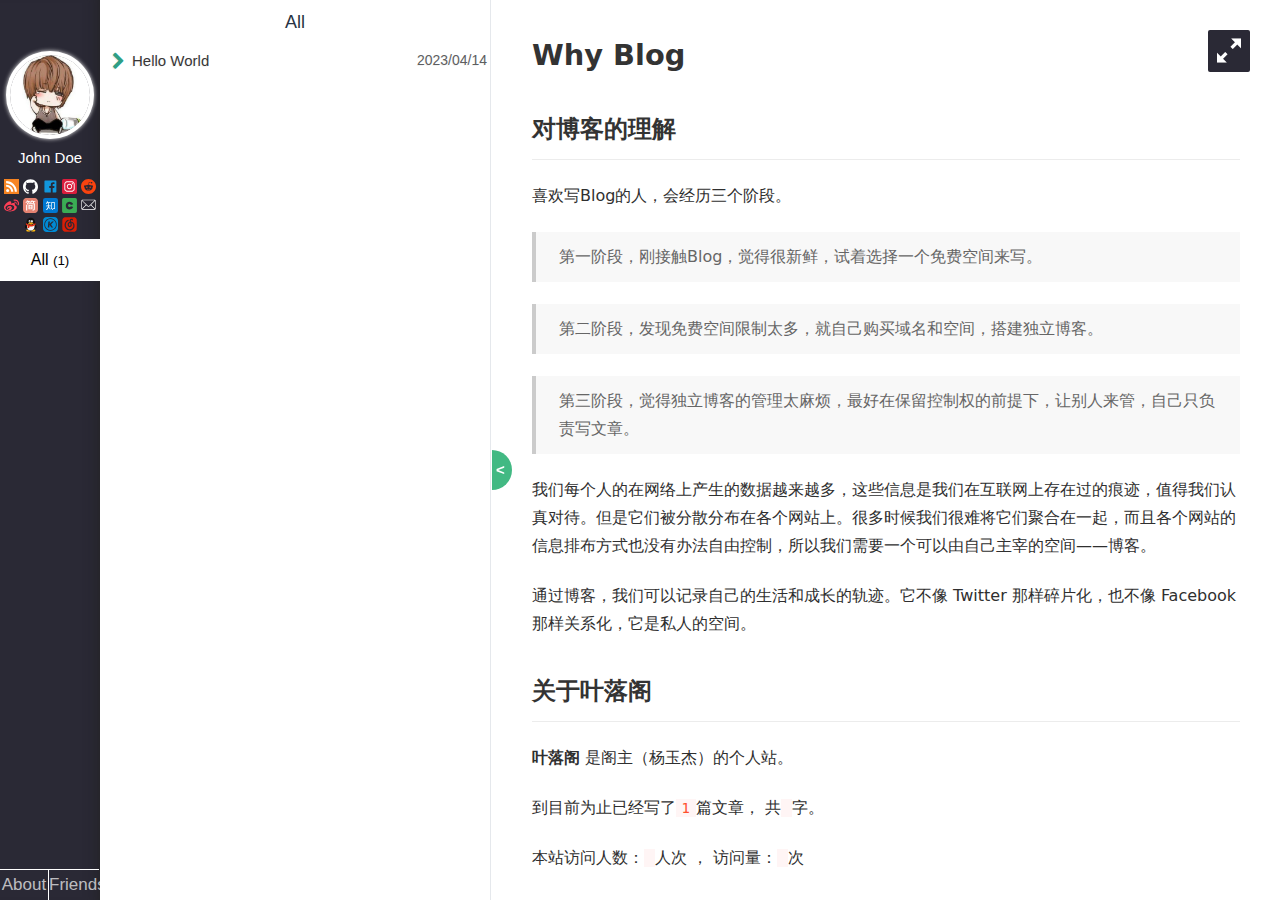
==== commit 5028501c: "Site updated: 2023-04-15 13:26:06" ====
--- a/archives/index.html
+++ b/archives/index.html
@@ -1,551 +1,567 @@
 <!DOCTYPE html>
-
-
-
-  
-
-
-<html class="theme-next muse use-motion" lang="en">
+<html>
 <head>
-  <meta charset="UTF-8"/>
-<meta http-equiv="X-UA-Compatible" content="IE=edge" />
-<meta name="viewport" content="width=device-width, initial-scale=1, maximum-scale=1"/>
-<meta name="theme-color" content="#222">
-
-
-
-
-
-
-
-
-
-<meta http-equiv="Cache-Control" content="no-transform" />
-<meta http-equiv="Cache-Control" content="no-siteapp" />
-
-
-
-
-
-
-
-
-
-
-
-
-
-
-
-
-  
-  
-  <link href="/lib/fancybox/source/jquery.fancybox.css?v=2.1.5" rel="stylesheet" type="text/css" />
-
-
-
-
-
-
-
-<link href="/lib/font-awesome/css/font-awesome.min.css?v=4.6.2" rel="stylesheet" type="text/css" />
-
-<link href="/css/main.css?v=5.1.4" rel="stylesheet" type="text/css" />
-
-
-  <link rel="apple-touch-icon" sizes="180x180" href="/images/apple-touch-icon-next.png?v=5.1.4">
-
-
-  <link rel="icon" type="image/png" sizes="32x32" href="/images/favicon-32x32-next.png?v=5.1.4">
-
-
-  <link rel="icon" type="image/png" sizes="16x16" href="/images/favicon-16x16-next.png?v=5.1.4">
-
-
-  <link rel="mask-icon" href="/images/logo.svg?v=5.1.4" color="#222">
-
-
-
-
-
-  <meta name="keywords" content="Hexo, NexT" />
-
-
-
-
-
-
-
-
-
-
-<meta property="og:type" content="website">
-<meta property="og:title" content="Hexo">
-<meta property="og:url" content="https://.giabiaoaaaaathub.io/archives/index.html">
+  <meta charset="utf-8">
+  <title>Hexo</title>
+  <meta name="keywords" content="">
+  <meta name="description" content="Hexo">
+    <meta name="viewport" content="width=device-width, initial-scale=1, maximum-scale=1">
+<meta name="description" content="Welcome to Hexo! This is your very first post. Check documentation for more info. If you get any problems when using Hexo, you can find the answer in troubleshooting or you can ask me on GitHub. Quick">
+<meta property="og:type" content="article">
+<meta property="og:title" content="Hello World">
+<meta property="og:url" content="https://.giabiaoaaaaathub.io/2023/04/14/hello-world/index.html">
 <meta property="og:site_name" content="Hexo">
+<meta property="og:description" content="Welcome to Hexo! This is your very first post. Check documentation for more info. If you get any problems when using Hexo, you can find the answer in troubleshooting or you can ask me on GitHub. Quick">
 <meta property="og:locale" content="en_US">
+<meta property="article:published_time" content="2023-04-14T13:40:14.434Z">
+<meta property="article:modified_time" content="2023-04-14T13:40:14.434Z">
 <meta property="article:author" content="John Doe">
 <meta name="twitter:card" content="summary">
 
 
-
-<script type="text/javascript" id="hexo.configurations">
-  var NexT = window.NexT || {};
-  var CONFIG = {
-    root: '',
-    scheme: 'Muse',
-    version: '5.1.4',
-    sidebar: {"position":"left","display":"post","offset":12,"b2t":false,"scrollpercent":false,"onmobile":false},
-    fancybox: true,
-    tabs: true,
-    motion: {"enable":true,"async":false,"transition":{"post_block":"fadeIn","post_header":"slideDownIn","post_body":"slideDownIn","coll_header":"slideLeftIn","sidebar":"slideUpIn"}},
-    duoshuo: {
-      userId: '0',
-      author: 'Author'
-    },
-    algolia: {
-      applicationID: '',
-      apiKey: '',
-      indexName: '',
-      hits: {"per_page":10},
-      labels: {"input_placeholder":"Search for Posts","hits_empty":"We didn't find any results for the search: ${query}","hits_stats":"${hits} results found in ${time} ms"}
-    }
-  };
+<link rel="icon" href="/img/avatar.jpg">
+
+<link href="/css/style.css?v=1.1.0" rel="stylesheet">
+
+<link href="/css/hl_theme/atom-light.css?v=1.1.0" rel="stylesheet">
+
+<link href="//cdn.jsdelivr.net/npm/animate.css@4.1.0/animate.min.css" rel="stylesheet">
+
+<script src="//cdn.jsdelivr.net/npm/jquery@3.5.1/dist/jquery.min.js"></script>
+<script src="/js/titleTip.js?v=1.1.0" ></script>
+
+<script src="//cdn.jsdelivr.net/npm/highlightjs@9.16.2/highlight.pack.min.js"></script>
+<script>
+    hljs.initHighlightingOnLoad();
 </script>
 
-
-
-  <link rel="canonical" href="https://.giabiaoaaaaathub.io/archives/"/>
-
-
-
-
-
-  <title>Archive | Hexo</title>
-  
-
-
-
-
-
-
-
+<script src="//cdn.jsdelivr.net/npm/nprogress@0.2.0/nprogress.min.js"></script>
+
+
+
+<script src="//cdn.jsdelivr.net/npm/jquery.cookie@1.4.1/jquery.cookie.min.js" ></script>
+
+<script src="/js/iconfont.js?v=1.1.0" ></script>
 
 <meta name="generator" content="Hexo 6.3.0"></head>
-
-<body itemscope itemtype="http://schema.org/WebPage" lang="en">
-
-  
-  
-    
-  
-
-  <div class="container sidebar-position-left page-archive">
-    <div class="headband"></div>
-
-    <header id="header" class="header" itemscope itemtype="http://schema.org/WPHeader">
-      <div class="header-inner"><div class="site-brand-wrapper">
-  <div class="site-meta ">
-    
-
-    <div class="custom-logo-site-title">
-      <a href="/"  class="brand" rel="start">
-        <span class="logo-line-before"><i></i></span>
-        <span class="site-title">Hexo</span>
-        <span class="logo-line-after"><i></i></span>
-      </a>
-    </div>
-      
-        <p class="site-subtitle"></p>
-      
-  </div>
-
-  <div class="site-nav-toggle">
-    <button>
-      <span class="btn-bar"></span>
-      <span class="btn-bar"></span>
-      <span class="btn-bar"></span>
-    </button>
-  </div>
-</div>
-
-<nav class="site-nav">
-  
-
-  
-    <ul id="menu" class="menu">
-      
-        
-        <li class="menu-item menu-item-home">
-          <a href="/%20" rel="section">
-            
-              <i class="menu-item-icon fa fa-fw fa-home"></i> <br />
-            
-            Home
-          </a>
-        </li>
-      
-        
-        <li class="menu-item menu-item-archives">
-          <a href="/archives/%20" rel="section">
-            
-              <i class="menu-item-icon fa fa-fw fa-archive"></i> <br />
-            
-            Archives
-          </a>
-        </li>
-      
-
-      
-    </ul>
-  
-
-  
-</nav>
-
-
-
- </div>
-    </header>
-
-    <main id="main" class="main">
-      <div class="main-inner">
-        <div class="content-wrap">
-          <div id="content" class="content">
-            
-
-  
-  
-  
-  <div class="post-block archive">
-    <div id="posts" class="posts-collapse">
-      <span class="archive-move-on"></span>
-
-      <span class="archive-page-counter">
-        
-        
-        
-          
-        
-        Um..! 1 post. Keep on posting.
-      </span>
-
-      
-
-        
-        
-        
-
-        
-          
-          <div class="collection-title">
-            <h1 class="archive-year" id="archive-year-2023">2023</h1>
-          </div>
-        
-        
-
-        
-
-  <article class="post post-type-normal" itemscope itemtype="http://schema.org/Article">
-    <header class="post-header">
-
-      <h2 class="post-title">
-        
-            <a class="post-title-link" href="/2023/04/14/hello-world/" itemprop="url">
-              
-                <span itemprop="name">Hello World</span>
-              
-            </a>
-        
-      </h2>
-
-      <div class="post-meta">
-        <time class="post-time" itemprop="dateCreated"
-              datetime="2023-04-14T21:40:14+08:00"
-              content="2023-04-14" >
-          04-14
-        </time>
-      </div>
-
-    </header>
-  </article>
-
-
-
-      
-
-    </div>
-  </div>
-  
-  
-  
-
-  
-
-
-
-          </div>
-          
-
-
-          
-
-        </div>
-        
-          
-  
-  <div class="sidebar-toggle">
-    <div class="sidebar-toggle-line-wrap">
-      <span class="sidebar-toggle-line sidebar-toggle-line-first"></span>
-      <span class="sidebar-toggle-line sidebar-toggle-line-middle"></span>
-      <span class="sidebar-toggle-line sidebar-toggle-line-last"></span>
-    </div>
-  </div>
-
-  <aside id="sidebar" class="sidebar">
-    
-    <div class="sidebar-inner">
-
-      
-
-      
-
-      <section class="site-overview-wrap sidebar-panel sidebar-panel-active">
-        <div class="site-overview">
-          <div class="site-author motion-element" itemprop="author" itemscope itemtype="http://schema.org/Person">
-            
-              <p class="site-author-name" itemprop="name"></p>
-              <p class="site-description motion-element" itemprop="description"></p>
-          </div>
-
-          <nav class="site-state motion-element">
-
-            
-              <div class="site-state-item site-state-posts">
-              
-                <a href="/archives/%20%7C%7C%20archive">
-              
-                  <span class="site-state-item-count">1</span>
-                  <span class="site-state-item-name">posts</span>
-                </a>
-              </div>
-            
-
-            
-
-            
-
-          </nav>
-
-          
-
-          
-
-          
-          
-
-          
-          
-
-          
-
-        </div>
-      </section>
-
-      
-
-      
-
-    </div>
-  </aside>
-
-
-        
-      </div>
-    </main>
-
-    <footer id="footer" class="footer">
-      <div class="footer-inner">
-        <div class="copyright">&copy; <span itemprop="copyrightYear">2023</span>
-  <span class="with-love">
-    <i class="fa fa-user"></i>
-  </span>
-  <span class="author" itemprop="copyrightHolder">John Doe</span>
-
-  
-</div>
-
-
-  <div class="powered-by">Powered by <a class="theme-link" target="_blank" href="https://hexo.io">Hexo</a></div>
-
-
-
-  <span class="post-meta-divider">|</span>
-
-
-
-  <div class="theme-info">Theme &mdash; <a class="theme-link" target="_blank" href="https://github.com/iissnan/hexo-theme-next">NexT.Muse</a> v5.1.4</div>
-
-
-
-
-        
-
-
-
-
-
-
-
-        
-      </div>
-    </footer>
-
-    
-      <div class="back-to-top">
-        <i class="fa fa-arrow-up"></i>
-        
-      </div>
-    
-
-    
-
-  </div>
-
-  
-
-<script type="text/javascript">
-  if (Object.prototype.toString.call(window.Promise) !== '[object Function]') {
-    window.Promise = null;
-  }
+<div style="display: none">
+  <input class="theme_disqus_on" value="false">
+  <input class="theme_preload_comment" value="">
+  <input class="theme_blog_path" value="">
+  <input id="theme_shortcut" value="true" />
+  <input id="theme_highlight_on" value="true" />
+  <input id="theme_code_copy" value="true" />
+</div>
+
+
+
+<body>
+<aside class="nav mobile">
+    <div class="nav-left">
+        <a href="/"
+   class="avatar_target">
+    <img class="avatar"
+         src="/img/avatar.jpg"/>
+</a>
+<div class="author">
+    <span>John Doe</span>
+</div>
+
+<div class="icon">
+    
+        
+            <a title="rss"
+               href="/atom.xml"
+               target="_blank">
+                
+                    <svg class="iconfont-svg" aria-hidden="true">
+                        <use xlink:href="#icon-rss"></use>
+                    </svg>
+                
+            </a>
+        
+    
+        
+            <a title="github"
+               href="https://github.com/yelog"
+               target="_blank">
+                
+                    <svg class="iconfont-svg" aria-hidden="true">
+                        <use xlink:href="#icon-github"></use>
+                    </svg>
+                
+            </a>
+        
+    
+        
+            <a title="facebook"
+               href="https://www.facebook.com/faker.tops"
+               target="_blank">
+                
+                    <svg class="iconfont-svg" aria-hidden="true">
+                        <use xlink:href="#icon-facebook"></use>
+                    </svg>
+                
+            </a>
+        
+    
+        
+    
+        
+    
+        
+            <a title="instagram"
+               href="https://www.facebook.com/faker.tops"
+               target="_blank">
+                
+                    <svg class="iconfont-svg" aria-hidden="true">
+                        <use xlink:href="#icon-instagram"></use>
+                    </svg>
+                
+            </a>
+        
+    
+        
+            <a title="reddit"
+               href="https://www.reddit.com/user/yelog/"
+               target="_blank">
+                
+                    <svg class="iconfont-svg" aria-hidden="true">
+                        <use xlink:href="#icon-reddit"></use>
+                    </svg>
+                
+            </a>
+        
+    
+        
+            <a title="weibo"
+               href="http://weibo.com/u/2307534817"
+               target="_blank">
+                
+                    <svg class="iconfont-svg" aria-hidden="true">
+                        <use xlink:href="#icon-weibo"></use>
+                    </svg>
+                
+            </a>
+        
+    
+        
+            <a title="jianshu"
+               href="https://www.jianshu.com/u/ff56736de7cf"
+               target="_blank">
+                
+                    <svg class="iconfont-svg" aria-hidden="true">
+                        <use xlink:href="#icon-jianshu"></use>
+                    </svg>
+                
+            </a>
+        
+    
+        
+            <a title="zhihu"
+               href="https://www.zhihu.com/people/jaytp/activities"
+               target="_blank">
+                
+                    <svg class="iconfont-svg" aria-hidden="true">
+                        <use xlink:href="#icon-zhihu"></use>
+                    </svg>
+                
+            </a>
+        
+    
+        
+    
+        
+            <a title="oschina"
+               href="https://my.oschina.net/yelog"
+               target="_blank">
+                
+                    <svg class="iconfont-svg" aria-hidden="true">
+                        <use xlink:href="#icon-oschina"></use>
+                    </svg>
+                
+            </a>
+        
+    
+        
+    
+        
+            <a title="email"
+               href="mailto:jaytp@qq.com"
+               target="_blank">
+                
+                    <svg class="iconfont-svg" aria-hidden="true">
+                        <use xlink:href="#icon-email"></use>
+                    </svg>
+                
+            </a>
+        
+    
+        
+            <a title="qq"
+               href="http://wpa.qq.com/msgrd?v=3&uin=872336115&site=qq&menu=yes"
+               target="_blank">
+                
+                    <svg class="iconfont-svg" aria-hidden="true">
+                        <use xlink:href="#icon-qq"></use>
+                    </svg>
+                
+            </a>
+        
+    
+        
+            <a title="kugou"
+               href="https://www.kugou.com/"
+               target="_blank">
+                
+                    <svg class="iconfont-svg" aria-hidden="true">
+                        <use xlink:href="#icon-kugou"></use>
+                    </svg>
+                
+            </a>
+        
+    
+        
+            <a title="neteasemusic"
+               href="https://music.163.com/#/user/home?id=88151013"
+               target="_blank">
+                
+                    <svg class="iconfont-svg" aria-hidden="true">
+                        <use xlink:href="#icon-neteasemusic"></use>
+                    </svg>
+                
+            </a>
+        
+    
+</div>
+
+
+
+
+<ul>
+    <li>
+        <div class="all active" data-rel="All">All
+            
+                <small>(1)</small>
+            
+        </div>
+    </li>
+    
+</ul>
+<div class="left-bottom">
+    <div class="menus">
+        
+            
+            
+            
+    </div>
+    <div>
+        
+            <a class="about  hasFriend  site_url"
+               
+               href="/about">About</a>
+        
+        <a style="width: 50%"
+                
+                                           class="friends">Friends</a>
+        
+    </div>
+</div>
+<input type="hidden" id="yelog_site_posts_number" value="1">
+
+<div style="display: none">
+    <span id="busuanzi_value_site_uv"></span>
+    <span id="busuanzi_value_site_pv"></span>
+</div>
+
+    </div>
+    <div class="nav-right">
+        <div class="friends-area">
+    <div class="friends-title">
+        Links
+        <i class="iconfont icon-left"></i>
+    </div>
+    <div class="friends-content">
+        <ul>
+            
+            <li><a target="_blank" href="http://yelog.org/">叶落阁</a></li>
+            
+        </ul>
+    </div>
+</div>
+        <div class="title-list">
+    <div class="right-top">
+        <div id="default-panel">
+            <i class="iconfont icon-search" data-title="搜索 快捷键 i"></i>
+            <div class="right-title">All</div>
+            <i class="iconfont icon-file-tree" data-title="切换到大纲视图 快捷键 w"></i>
+        </div>
+        <div id="search-panel">
+            <i class="iconfont icon-left" data-title="返回"></i>
+            <input id="local-search-input" autocomplete="off"/>
+            <label class="border-line" for="input"></label>
+            <i class="iconfont icon-case-sensitive" data-title="大小写敏感"></i>
+            <i class="iconfont icon-tag" data-title="标签"></i>
+        </div>
+        <div id="outline-panel" style="display: none">
+            <div class="right-title">大纲</div>
+            <i class="iconfont icon-list" data-title="切换到文章列表"></i>
+        </div>
+    </div>
+
+    <div class="tags-list">
+    <input id="tag-search" />
+    <div class="tag-wrapper">
+        
+    </div>
+
+</div>
+
+    
+    <nav id="title-list-nav">
+        
+        
+        <a  class="All "
+           href="/2023/04/14/hello-world/"
+           data-tag=""
+           data-author="" >
+            <span class="post-title" title="Hello World">Hello World</span>
+            <span class="post-date" title="2023-04-14 21:40:14">2023/04/14</span>
+        </a>
+        
+        <div id="no-item-tips">
+
+        </div>
+    </nav>
+    <div id="outline-list">
+    </div>
+</div>
+
+    </div>
+    <div class="hide-list">
+        <div class="semicircle" data-title="切换全屏 快捷键 s">
+            <div class="brackets first"><</div>
+            <div class="brackets">&gt;</div>
+        </div>
+    </div>
+</aside>
+<div id="post" class="index">
+    <div class="pjax">
+        <article class="index">
+            <div class="toc-ref">
+    
+        <ol class="toc"><li class="toc-item toc-level-1"><a class="toc-link" href="#Why-Blog"><span class="toc-text">Why Blog</span></a><ol class="toc-child"><li class="toc-item toc-level-2"><a class="toc-link" href="#%E5%AF%B9%E5%8D%9A%E5%AE%A2%E7%9A%84%E7%90%86%E8%A7%A3"><span class="toc-text">对博客的理解</span></a></li><li class="toc-item toc-level-2"><a class="toc-link" href="#%E5%85%B3%E4%BA%8E%E5%8F%B6%E8%90%BD%E9%98%81"><span class="toc-text">关于叶落阁</span></a></li><li class="toc-item toc-level-2"><a class="toc-link" href="#%E5%8D%9A%E5%AE%A2%E5%B9%B3%E5%8F%B0"><span class="toc-text">博客平台</span></a></li></ol></li></ol>
+    
+<style>
+    .left-col .switch-btn,
+    .left-col .switch-area {
+        display: none;
+    }
+    .toc-level-3 i,
+    .toc-level-3 ol {
+        display: none !important;
+    }
+</style>
+</div>
+            <h1 id="Why-Blog"><a href="#Why-Blog" class="headerlink" title="Why Blog"></a>Why Blog</h1><h2 id="对博客的理解"><a href="#对博客的理解" class="headerlink" title="对博客的理解"></a>对博客的理解</h2><p>喜欢写Blog的人，会经历三个阶段。</p>
+<blockquote>
+<p>第一阶段，刚接触Blog，觉得很新鲜，试着选择一个免费空间来写。</p>
+</blockquote>
+<blockquote>
+<p>第二阶段，发现免费空间限制太多，就自己购买域名和空间，搭建独立博客。</p>
+</blockquote>
+<blockquote>
+<p>第三阶段，觉得独立博客的管理太麻烦，最好在保留控制权的前提下，让别人来管，自己只负责写文章。</p>
+</blockquote>
+<p>我们每个人的在网络上产生的数据越来越多，这些信息是我们在互联网上存在过的痕迹，值得我们认真对待。但是它们被分散分布在各个网站上。很多时候我们很难将它们聚合在一起，而且各个网站的信息排布方式也没有办法自由控制，所以我们需要一个可以由自己主宰的空间——博客。</p>
+<p>通过博客，我们可以记录自己的生活和成长的轨迹。它不像 Twitter 那样碎片化，也不像 Facebook 那样关系化，它是私人的空间。</p>
+<h2 id="关于叶落阁"><a href="#关于叶落阁" class="headerlink" title="关于叶落阁"></a>关于叶落阁</h2><p><strong>叶落阁</strong> 是阁主（杨玉杰）的个人站。</p>
+<p>到目前为止已经写了<code class="article_number"></code>篇文章， 共<code class="site_word_count"></code>字。</p>
+<p>本站访问人数：<code class="site_uv"></code>人次 ， 访问量：<code class="site_pv"></code>次</p>
+<h2 id="博客平台"><a href="#博客平台" class="headerlink" title="博客平台"></a>博客平台</h2><p>这个博客通过 <a target="_blank" rel="noopener" href="https://hexo.io/">Hexo</a> 生成，部署在 <a target="_blank" rel="noopener" href="https://pages.github.com/">GitHub Pages</a>主题 <a target="_blank" rel="noopener" href="https://github.com/yelog/hexo-theme-3-hexo">3-hexo</a> 已经在github上开源</p>
+<p><code>3-hexo</code> 主题使用交流可以加 Q群: <a target="_blank" href="//shang.qq.com/wpa/qunwpa?idkey=e8cf083cc097141eaf323396f1766809b8e90ff00c67bb441898f672892f6904"><img data-ignore border="0" src="//pub.idqqimg.com/wpa/images/group.png" alt="3-hexo使用交流" title="3-hexo使用交流"></a></p>
+<p>主要功能：</p>
+<ul>
+<li>搜索支持文章标题、标签(#标签)、作者(@作者)</li>
+<li>pad&#x2F;手机等移动端适配</li>
+<li>页面全局快捷键 <a target="_blank" rel="noopener" href='http://yelog.org/2017/03/24/3-hexo-shortcuts/'>3-hexo快捷键说明</a></li>
+</ul>
+
+        </article>
+        
+        <p>
+            <a  class="dashang" onclick="dashangToggle()">赏</a>
+        </p>
+        
+        
+    </div>
+    <div class="copyright">
+        <p class="footer-entry">
+    ©2016-2020 Yelog
+</p>
+<p class="footer-entry">Built with <a href="https://hexo.io/" target="_blank">Hexo</a> and <a href="https://github.com/yelog/hexo-theme-3-hexo" target="_blank">3-hexo</a> theme</p>
+
+    </div>
+</div>
+<div class="full-toc">
+    <button class="full" data-title="切换全屏 快捷键 s"><span class="min "></span></button>
+<a class="" id="rocket" ></a>
+
+</div>
+
+<div class="hide_box" onclick="dashangToggle()"></div>
+<div class="shang_box">
+    <a class="shang_close"  onclick="dashangToggle()">×</a>
+    <div class="shang_tit">
+        <p>Help us with donation</p>
+    </div>
+    <div class="shang_payimg">
+        <div class="pay_img">
+            <img src="/img/alipay.jpg" class="alipay" title="扫码支持">
+            <img src="/img/weixin.jpg" class="weixin" title="扫码支持">
+        </div>
+    </div>
+    <div class="shang_payselect">
+        <span><label><input type="radio" name="pay" checked value="alipay">alipay</label></span><span><label><input type="radio" name="pay" value="weixin">weixin</label></span>
+    </div>
+</div>
+
+
+</body>
+<script src="/js/jquery.pjax.js?v=1.1.0" ></script>
+
+<script src="/js/script.js?v=1.1.0" ></script>
+<script>
+    var img_resize = 'default';
+    function initArticle() {
+        /*渲染对应的表格样式*/
+        
+            $("#post .pjax table").addClass("green_title");
+        
+
+        /*渲染打赏样式*/
+        
+        $("input[name=pay]").on("click", function () {
+            if($("input[name=pay]:checked").val()=="weixin"){
+                $(".shang_box .shang_payimg .pay_img").addClass("weixin_img");
+            } else {
+                $(".shang_box .shang_payimg .pay_img").removeClass("weixin_img");
+            }
+        })
+        
+
+        /*高亮代码块行号*/
+        
+
+        /*访问数量*/
+        
+        $.getScript("//busuanzi.ibruce.info/busuanzi/2.3/busuanzi.pure.mini.js");
+        
+
+        /*代码高亮，行号对齐*/
+        $('.pre-numbering').css('line-height',$('.has-numbering').css('line-height'));
+
+        
+        
+    }
+
+    /*打赏页面隐藏与展示*/
+    
+    function dashangToggle() {
+        $(".shang_box").fadeToggle();
+        $(".hide_box").fadeToggle();
+    }
+    
+
 </script>
 
-
-
-
-
-
-
-
-
-  
-
-
-
-
-
-
-
-
-
-
-
-
-  
-  
-    <script type="text/javascript" src="/lib/jquery/index.js?v=2.1.3"></script>
-  
-
-  
-  
-    <script type="text/javascript" src="/lib/fastclick/lib/fastclick.min.js?v=1.0.6"></script>
-  
-
-  
-  
-    <script type="text/javascript" src="/lib/jquery_lazyload/jquery.lazyload.js?v=1.9.7"></script>
-  
-
-  
-  
-    <script type="text/javascript" src="/lib/velocity/velocity.min.js?v=1.2.1"></script>
-  
-
-  
-  
-    <script type="text/javascript" src="/lib/velocity/velocity.ui.min.js?v=1.2.1"></script>
-  
-
-  
-  
-    <script type="text/javascript" src="/lib/fancybox/source/jquery.fancybox.pack.js?v=2.1.5"></script>
-  
-
-
-  
-
-
-  <script type="text/javascript" src="/js/src/utils.js?v=5.1.4"></script>
-
-  <script type="text/javascript" src="/js/src/motion.js?v=5.1.4"></script>
-
-
-
-  
-  
-
-  
-
-  
-
-
-  <script type="text/javascript" src="/js/src/bootstrap.js?v=5.1.4"></script>
-
-
-
-  
-
-
-  
-
-
-
-
-	
-
-
-
-
-
-  
-
-
-
-
-
-  
-
-
-
-
-
-
-
-
-
-
-
-
-  
-
-
-
-
-
-  
-
-  
-
-  
-
-  
-  
-
-  
-
-  
-
-  
-
-</body>
+<!--加入行号的高亮代码块样式-->
+
+<!--自定义样式设置-->
+<style>
+    
+    
+    .nav {
+        width: 542px;
+    }
+    .nav.fullscreen {
+        margin-left: -542px;
+    }
+    .nav-left {
+        width: 120px;
+    }
+    
+    
+    @media screen and (max-width: 1468px) {
+        .nav {
+            width: 492px;
+        }
+        .nav.fullscreen {
+            margin-left: -492px;
+        }
+        .nav-left {
+            width: 100px;
+        }
+    }
+    
+    
+    @media screen and (max-width: 1024px) {
+        .nav {
+            width: 492px;
+            margin-left: -492px
+        }
+        .nav.fullscreen {
+            margin-left: 0;
+        }
+    }
+    
+    @media screen and (max-width: 426px) {
+        .nav {
+            width: 100%;
+        }
+        .nav-left {
+            width: 100%;
+        }
+    }
+    
+    
+    .nav-right .title-list nav a .post-title, .nav-right .title-list #local-search-result a .post-title {
+        color: #383636;
+    }
+    
+    
+    .nav-right .title-list nav a .post-date, .nav-right .title-list #local-search-result a .post-date {
+        color: #5e5e5f;
+    }
+    
+    
+    .nav-right nav a.hover, #local-search-result a.hover{
+        background-color: #e2e0e0;
+    }
+    
+    
+
+    /*列表样式*/
+    
+
+    /* 背景图样式 */
+    
+    
+
+
+    /*引用块样式*/
+    
+
+    /*文章列表背景图*/
+    
+
+    
+</style>
+
+
+
+
+
+
+
 </html>
--- a/css/style.css
+++ b/css/style.css
@@ -0,0 +1,2062 @@
+#comments {
+  padding: 2.5em;
+  background: #fff;
+}
+#comments .comment-bar {
+  display: block;
+  cursor: pointer;
+  background: rgba(255,255,255,0.3);
+  padding: 0.5rem;
+  -webkit-box-shadow: 3px 2px 8px rgba(0,0,0,0.07);
+  box-shadow: 3px 2px 8px rgba(0,0,0,0.07);
+  text-align: center;
+  font-size: 2rem;
+}
+#comments .comment-bar a {
+  display: inline-block;
+  width: 3em;
+  text-decoration: none;
+  outline-width: 0;
+  color: #258fb8;
+  outline: none;
+}
+#comments .comment-bar a .fa.pulse {
+  -webkit-animation-name: pulse;
+  animation-name: pulse;
+}
+#comments .comment-bar a .fa.animated {
+  -webkit-animation-duration: 1s;
+  animation-duration: 1s;
+  -webkit-animation-fill-mode: both;
+  animation-fill-mode: both;
+}
+#comments .comment-bar a .fa.animated.infinite {
+  -webkit-animation-iteration-count: infinite;
+  animation-iteration-count: infinite;
+}
+#comments .comment-bar a .fa:before {
+  content: "\f27b";
+}
+#comments .comment-bar a .fa.fa-spinner {
+  display: none;
+}
+.shang_box {
+  width: 540px;
+  height: 450px;
+  padding: 10px;
+  background-color: #3f3f3f;
+  -webkit-border-radius: 10px;
+  border-radius: 10px;
+  position: fixed;
+  z-index: 41;
+  left: 50%;
+  top: 50%;
+  margin-left: -280px;
+  margin-top: -225px;
+  border: 1px dotted #000;
+  display: none;
+}
+.shang_box .shang_close {
+  position: absolute;
+  display: inline-block;
+  font-weight: 200;
+  font-size: 50px;
+  right: 19px;
+  outline: none;
+  text-shadow: none;
+  color: #4094c7;
+}
+.shang_box .shang_tit {
+  width: 100%;
+  font-family: Roboto, "Roboto", serif;
+  height: 75px;
+  text-align: center;
+  line-height: 66px;
+  color: #fff;
+  font-size: 30px;
+  margin-top: 7px;
+  margin-right: 2px;
+}
+.shang_box .shang_payimg {
+  width: 255px;
+  height: 255px;
+  padding: 10px;
+  border: 6px solid #4094c7;
+  margin: 0 auto;
+  -webkit-border-radius: 3px;
+  border-radius: 3px;
+  overflow: hidden;
+}
+.shang_box .shang_payimg .pay_img {
+  width: 535px;
+  vertical-align: middle;
+  transition: margin-left 0.5s;
+}
+.shang_box .shang_payimg .pay_img.weixin_img {
+  margin-left: -280px;
+}
+.shang_box .shang_payimg .pay_img img {
+  width: 255px;
+}
+.shang_box .shang_payimg .pay_img img.weixin {
+  margin: auto 0 auto 16px;
+  display: block;
+  float: right;
+}
+.shang_box .shang_payselect {
+  font-size: 20px;
+  color: #fff;
+  text-align: center;
+  margin: 0 auto;
+  margin-top: 20px;
+  height: 60px;
+  width: 320px;
+}
+.shang_box .shang_payselect input[type=radio],
+.shang_box .shang_payselect label {
+  cursor: pointer;
+}
+.hide_box {
+  z-index: 40;
+  background: #000;
+  opacity: 0.5;
+  -moz-opacity: 0.5;
+  left: 0;
+  top: 0;
+  bottom: 0;
+  right: 0;
+  height: 100%;
+  width: 100%;
+  position: fixed;
+  display: none;
+}
+@-webkit-keyframes fadeIns {
+  from {
+    -webkit-transform: translateY(30px);
+    opacity: 0;
+  }
+  to {
+    -webkit-transform: translateY(0);
+    opacity: 1;
+  }
+}
+@-moz-keyframes fadeIns {
+  from {
+    -moz-transform: translateY(30px);
+    opacity: 0;
+  }
+  to {
+    -moz-transform: translateY(0);
+    opacity: 1;
+  }
+}
+@-ms-keyframes fadeIns {
+  from {
+    -ms-transform: translateY(30px);
+    opacity: 0;
+  }
+  to {
+    -ms-transform: translateY(0);
+    opacity: 1;
+  }
+}
+@-o-keyframes fadeIns {
+  from {
+    -o-transform: translateY(30px);
+    opacity: 0;
+  }
+  to {
+    -o-transform: translateY(0);
+    opacity: 1;
+  }
+}
+@-webkit-keyframes fadeOuts {
+  from {
+    -webkit-transform: translateY(0);
+    opacity: 1;
+  }
+  to {
+    -webkit-transform: translateY(-30px);
+    opacity: 0;
+  }
+}
+@-moz-keyframes fadeOuts {
+  from {
+    -moz-transform: translateY(0);
+    opacity: 1;
+  }
+  to {
+    -moz-transform: translateY(-30px);
+    opacity: 0;
+  }
+}
+@-ms-keyframes fadeOuts {
+  from {
+    -ms-transform: translateY(0);
+    opacity: 1;
+  }
+  to {
+    -ms-transform: translateY(-30px);
+    opacity: 0;
+  }
+}
+@-o-keyframes fadeOuts {
+  from {
+    -o-transform: translateY(0);
+    opacity: 1;
+  }
+  to {
+    -o-transform: translateY(-30px);
+    opacity: 0;
+  }
+}
+@-moz-keyframes fadeIns {
+  from {
+    transform: translateY(30px);
+    opacity: 0;
+  }
+  to {
+    transform: translateY(0);
+    opacity: 1;
+  }
+}
+@-webkit-keyframes fadeIns {
+  from {
+    transform: translateY(30px);
+    opacity: 0;
+  }
+  to {
+    transform: translateY(0);
+    opacity: 1;
+  }
+}
+@-o-keyframes fadeIns {
+  from {
+    transform: translateY(30px);
+    opacity: 0;
+  }
+  to {
+    transform: translateY(0);
+    opacity: 1;
+  }
+}
+@keyframes fadeIns {
+  from {
+    transform: translateY(30px);
+    opacity: 0;
+  }
+  to {
+    transform: translateY(0);
+    opacity: 1;
+  }
+}
+@-moz-keyframes fadeOuts {
+  from {
+    transform: translateY(0);
+    opacity: 1;
+  }
+  to {
+    transform: translateY(-30px);
+    opacity: 0;
+  }
+}
+@-webkit-keyframes fadeOuts {
+  from {
+    transform: translateY(0);
+    opacity: 1;
+  }
+  to {
+    transform: translateY(-30px);
+    opacity: 0;
+  }
+}
+@-o-keyframes fadeOuts {
+  from {
+    transform: translateY(0);
+    opacity: 1;
+  }
+  to {
+    transform: translateY(-30px);
+    opacity: 0;
+  }
+}
+@keyframes fadeOuts {
+  from {
+    transform: translateY(0);
+    opacity: 1;
+  }
+  to {
+    transform: translateY(-30px);
+    opacity: 0;
+  }
+}
+@font-face {
+  font-family: 'icomoon';
+  src: url("fonts/icomoon.eot?ul7tfk");
+  src: url("fonts/icomoon.eot?ul7tfk#iefix") format('embedded-opentype'), url("fonts/icomoon.ttf?ul7tfk") format('truetype'), url("fonts/icomoon.woff?ul7tfk") format('woff'), url("fonts/icomoon.svg?ul7tfk#icomoon") format('svg');
+  font-weight: normal;
+  font-style: normal;
+}
+.article .article-meta .date:before,
+.nav-right nav a:before,
+#local-search-result a:before,
+.nav-right form .cross:before,
+.full-toc .full .min:before,
+.full-toc .full .max:before,
+.full-toc .post-toc-menu .post-toc-menu-icons:before,
+.nav-left .icon a:before,
+#post .pjax article .article-meta .top:before,
+.article .article-meta .author:before,
+.full-toc #rocket:before,
+.full-toc #rocket:after,
+.nav-right .back-title-list:before {
+  margin-right: 0.2em;
+  font-family: 'icomoon' !important;
+  speak: none;
+  font-style: normal;
+  font-weight: normal;
+  font-variant: normal;
+  text-transform: none;
+  line-height: 1;
+  -webkit-font-smoothing: antialiased;
+}
+@font-face {
+  font-family: 'iconfont'; /* project id 236002 */
+  src: url("//at.alicdn.com/t/font_236002_600u3zzht94.eot");
+  src: url("//at.alicdn.com/t/font_236002_600u3zzht94.eot?#iefix") format('embedded-opentype'), url("//at.alicdn.com/t/font_236002_600u3zzht94.woff2") format('woff2'), url("//at.alicdn.com/t/font_236002_600u3zzht94.woff") format('woff'), url("//at.alicdn.com/t/font_236002_600u3zzht94.ttf") format('truetype'), url("//at.alicdn.com/t/font_236002_600u3zzht94.svg#iconfont") format('svg');
+}
+.iconfont {
+  font-family: "iconfont", "custom-iconfont" !important;
+  font-size: 16px;
+  font-style: normal;
+  -webkit-font-smoothing: antialiased;
+  -moz-osx-font-smoothing: grayscale;
+}
+.icon-clock:before {
+  content: "\e787";
+}
+.icon-search:before {
+  content: "\e60f";
+}
+.icon-email:before {
+  content: "\e665";
+}
+.icon-cancle:before {
+  content: "\e602";
+}
+.icon-right:before {
+  content: "\e65b";
+}
+.icon-tag:before {
+  content: "\e603";
+}
+.icon-rss:before {
+  content: "\e611";
+}
+.icon-csdn:before {
+  content: "\e601";
+}
+.icon-juejin:before {
+  content: "\e605";
+}
+.icon-twitter:before {
+  content: "\e659";
+}
+.icon-github:before {
+  content: "\e600";
+}
+.icon-jianshu:before {
+  content: "\e68a";
+}
+.icon-zhihu:before {
+  content: "\e6c2";
+}
+.icon-facebook:before {
+  content: "\e604";
+}
+.icon-linkedin:before {
+  content: "\e64d";
+}
+.icon-instagram:before {
+  content: "\e66c";
+}
+.icon-weibo:before {
+  content: "\e698";
+}
+.icon-oschina:before {
+  content: "\e606";
+}
+.icon-reddit:before {
+  content: "\e60c";
+}
+.icon-qq:before {
+  content: "\e626";
+}
+.icon-kugou:before {
+  content: "\e6ce";
+}
+.icon-file-tree:before {
+  content: "\e6a6";
+}
+.icon-left:before {
+  content: "\e624";
+}
+.icon-list:before {
+  content: "\e619";
+}
+.icon-category:before {
+  content: "\e62c";
+}
+.icon-tag:before {
+  content: "\e7a3";
+}
+.icon-case-sensitive:before {
+  content: "\e612";
+}
+.neteasemusic:before {
+  content: "\e607";
+}
+.iconfont-svg {
+  width: 1em;
+  height: 1em;
+  vertical-align: -0.15em;
+  fill: currentColor;
+  overflow: hidden;
+}
+.full-toc .full {
+  display: block;
+  position: fixed;
+  top: 30px;
+  right: 40px;
+  z-index: 31;
+  width: 42px;
+  height: 42px;
+  padding: 0;
+  background: transparent;
+  border: none;
+  border-radius: 2px;
+  outline: none;
+  overflow: hidden;
+  cursor: pointer;
+}
+.full-toc .full .min,
+.full-toc .full .max {
+  transform: translateX(50%);
+  padding-top: 9px;
+  display: block;
+  width: 200%;
+  height: 42px;
+  margin-left: -100%;
+  font-size: 24px;
+  line-height: 42px;
+  color: #fff;
+  background: #2a2935;
+  overflow: hidden;
+}
+.full-toc .full .min:before {
+  float: left;
+  width: 50%;
+  content: "\e98b";
+}
+.full-toc .full .max:before {
+  float: left;
+  width: 50%;
+  content: "\e98c";
+}
+.full-toc #rocket {
+  position: fixed;
+  bottom: 30px;
+  top: auto;
+  right: 20px;
+  font-size: 40px;
+  z-index: 21;
+  display: none;
+  opacity: 0;
+  transition: opacity 0.8s, bottom 0.8s;
+}
+.full-toc #rocket:hover {
+  opacity: 1;
+}
+.full-toc #rocket:hover::before {
+  color: #449fdb;
+}
+.full-toc #rocket:before {
+  content: "\e900";
+  position: absolute;
+  bottom: 0;
+  right: -4px;
+  transition: color 0.5s;
+}
+.full-toc #rocket.launch {
+  bottom: 450px;
+  opacity: 0;
+}
+.full-toc #rocket.launch:before {
+  content: "\e900";
+  position: absolute;
+  bottom: 0;
+  right: -4px;
+  color: #449fdb;
+}
+.full-toc #rocket.launch:after {
+  content: "\e9a9";
+  position: absolute;
+  right: 9px;
+  bottom: -16px;
+  font-size: 21px;
+  color: #f00;
+}
+.nav-left {
+  width: 120px;
+  height: 100%;
+  background: #2a2935;
+  box-shadow: inset -15px 0 15px -15px #222;
+  float: left;
+  position: relative;
+  -webkit-user-select: none;
+  -moz-user-select: none;
+  -ms-user-select: none;
+  -o-user-select: none;
+  user-select: none;
+}
+.nav-left .avatar {
+  width: 100px;
+  height: 100px;
+  margin: 55px auto 15px;
+  border-radius: 50%;
+  box-shadow: 0 0 0 4px #fff, 0 0 4px 4px #eee;
+  background-repeat: no-repeat;
+  background-size: 100px 100px;
+  display: block;
+}
+.nav-left .avatar:hover {
+  -webkit-animation: rubberBand 1s;
+  animation: rubberBand 1s;
+}
+.nav-left .author {
+  text-align: center;
+  height: 27px;
+  color: #fff;
+}
+.nav-left .more-menus {
+  display: none;
+}
+.nav-left .icon {
+  text-align: center;
+  margin: 0 auto 5px;
+}
+.nav-left .icon a {
+  color: #fff;
+  line-height: 19px;
+}
+.nav-left .icon a:hover {
+  color: #309e85;
+}
+.nav-left ul {
+  margin: 0;
+  padding: 0;
+  font-size: 17px;
+  border-top: 1px solid #fff;
+  list-style: none;
+  overflow-y: auto;
+}
+.nav-left ul.sub {
+  transition: height 0.3s, border-top 0.3s;
+  border-left: solid 2px #f00;
+  overflow-y: hidden;
+}
+.nav-left ul.sub.hide {
+  height: 0 !important;
+  border-top: hidden;
+}
+.nav-left ul.sub li {
+  line-height: 25px;
+  font-size: 14px;
+}
+.nav-left ul.sub li:last-child {
+  border-bottom: hidden;
+}
+.nav-left ul.sub li>div {
+  height: 25px;
+}
+.nav-left ul li {
+  line-height: 40px;
+  text-align: center;
+  border-bottom: 1px solid #fff;
+  cursor: pointer;
+}
+.nav-left ul li>div {
+  height: 40px;
+  color: rgba(255,255,255,0.7);
+  transition: all 0.15s linear;
+  position: relative;
+  white-space: nowrap;
+  overflow: hidden;
+}
+.nav-left ul li>div:hover {
+  color: #f7f7f7;
+  box-shadow: inset 6px 0 0.09px #fff;
+}
+.nav-left ul li>div.active {
+  color: #020202;
+  box-shadow: inset 165px 0 0.09px #fff;
+}
+.nav-left ul li>div>.fold {
+  left: 4px;
+  font-size: 0.7em;
+  position: absolute;
+  transition: transform 0.3s;
+}
+.nav-left ul li>div>.fold.unfold {
+  transform: rotate(90deg);
+}
+.nav-left .left-bottom {
+  position: absolute;
+  display: table;
+  border-collapse: collapse;
+  bottom: 0;
+  width: 100%;
+  font-size: 0;
+  color: rgba(255,255,255,0.7);
+}
+.nav-left .left-bottom a {
+  font-size: 17px;
+  display: table-cell;
+  height: 30px;
+  text-align: center;
+  vertical-align: middle;
+  border-top: 1px solid #fff;
+  width: 100%;
+  line-height: 30px;
+}
+.nav-left .left-bottom a.about {
+  display: inline-block;
+}
+.nav-left .left-bottom a.about.hasFriend {
+  border-right: 1px solid #fff;
+  width: calc(49% - 1px);
+}
+.nav-left .left-bottom a.friends {
+  display: inline-block;
+}
+.nav-left .left-bottom a.dynamic-menu {
+  display: block;
+}
+.nav-right {
+  width: 420px;
+  height: 100%;
+  background: #fff;
+  border-right: 1px solid #e5e8ec;
+  overflow: hidden;
+  float: left;
+  position: relative;
+  -webkit-user-select: none;
+  -moz-user-select: none;
+  -ms-user-select: none;
+  -o-user-select: none;
+  user-select: none;
+}
+.nav-right .title-list {
+  margin-left: 0;
+  transition: margin-left 0.5s;
+}
+.nav-right .title-list.friend {
+  margin-left: 421px;
+}
+.nav-right .title-list .right-top {
+  height: 45px;
+  position: absolute;
+  top: 0;
+  width: 100%;
+  font-size: 15px;
+}
+.nav-right .title-list .right-top #default-panel,
+.nav-right .title-list .right-top #outline-panel {
+  text-align: center;
+  height: 45px;
+}
+.nav-right .title-list .right-top #default-panel .right-title,
+.nav-right .title-list .right-top #outline-panel .right-title {
+  height: 45px;
+  line-height: 45px;
+  font-size: 18px;
+}
+.nav-right .title-list .right-top #default-panel .iconfont,
+.nav-right .title-list .right-top #outline-panel .iconfont {
+  position: absolute;
+  top: 50%;
+  transform: translate(0, -50%);
+  cursor: pointer;
+  font-size: 16px;
+}
+.nav-right .title-list .right-top #default-panel .iconfont.icon-search,
+.nav-right .title-list .right-top #outline-panel .iconfont.icon-search {
+  left: 15px;
+}
+.nav-right .title-list .right-top #default-panel .iconfont.icon-search.active,
+.nav-right .title-list .right-top #outline-panel .iconfont.icon-search.active {
+  color: #007fff;
+}
+.nav-right .title-list .right-top #default-panel .iconfont.icon-file-tree,
+.nav-right .title-list .right-top #outline-panel .iconfont.icon-file-tree {
+  right: 15px;
+  font-size: 18px;
+}
+.nav-right .title-list .right-top #default-panel .iconfont.icon-list,
+.nav-right .title-list .right-top #outline-panel .iconfont.icon-list {
+  right: 15px;
+}
+.nav-right .title-list .right-top #search-panel {
+  height: 45px;
+  line-height: 45px;
+  display: none;
+}
+.nav-right .title-list .right-top #search-panel .iconfont {
+  position: absolute;
+  top: 50%;
+  transform: translate(0, -50%);
+  cursor: pointer;
+}
+.nav-right .title-list .right-top #search-panel .iconfont.icon-left {
+  left: 15px;
+}
+.nav-right .title-list .right-top #search-panel .iconfont.icon-case-sensitive {
+  right: 50px;
+}
+.nav-right .title-list .right-top #search-panel .iconfont.icon-case-sensitive:hover::before,
+.nav-right .title-list .right-top #search-panel .iconfont.icon-case-sensitive.active:before {
+  background: #bfbcbc;
+  padding: 1px;
+  border: 1px solid #979696;
+}
+.nav-right .title-list .right-top #search-panel .iconfont.icon-tag {
+  right: 15px;
+}
+.nav-right .title-list .right-top #search-panel #local-search-input {
+  font-size: 18px;
+  color: #333;
+  height: 32px;
+  width: calc(100% - 90px);
+  margin: auto 45px auto 45px;
+  border: none;
+  border-bottom: 1px solid #e5e8ec;
+  outline: none;
+}
+.nav-right .title-list .right-top #search-panel #local-search-input:focus + .border-line {
+  width: calc(100% - 90px);
+}
+.nav-right .title-list .right-top #search-panel .border-line {
+  position: absolute;
+  left: 45px;
+  right: 0;
+  bottom: 5px;
+  z-index: 1;
+  height: 2px;
+  background-color: #03a6ff;
+  width: 0;
+  transition: all 0.3s;
+}
+.nav-right .title-list .tags-list {
+  display: none;
+  margin: 15px 10px 15px;
+  padding: 10px;
+  background: #f1f1f1;
+  border-radius: 25px;
+  list-style: none outside none;
+  width: 150px;
+  position: fixed;
+  z-index: 200;
+  left: 200px;
+  top: 45px;
+  box-shadow: 0 2px 12px 0 rgba(0,0,0,0.1);
+  border: 1px solid #ebeef5;
+}
+.nav-right .title-list .tags-list #tag-search {
+  display: block;
+  width: 100%;
+  height: 28px;
+  font-size: 17px;
+  padding-left: 10px;
+  border-radius: 14px;
+  border: none;
+  outline: none;
+  box-sizing: border-box;
+}
+.nav-right .title-list .tags-list .tag-wrapper {
+  max-height: 500px;
+  overflow-y: auto;
+  overflow-x: hidden;
+  margin-top: 10px;
+}
+.nav-right .title-list .tags-list .tag-wrapper::-webkit-scrollbar {
+  width: 3px;
+}
+.nav-right .title-list .tags-list .tag-wrapper::-webkit-scrollbar-thumb {
+  background: #309e85;
+}
+.nav-right .title-list .tags-list .tag-wrapper li {
+  float: none;
+  cursor: pointer;
+  position: relative;
+  font-size: 14px;
+  color: #333;
+  padding: 0 20px;
+}
+.nav-right .title-list .tags-list .tag-wrapper li:hover {
+  background: #fff;
+}
+.nav-right .title-list .tags-list .tag-wrapper li .icon-tag {
+  position: absolute;
+  left: 15px;
+  top: 50%;
+  transform: translate(0, -50%);
+}
+.nav-right .title-list .tags-list .tag-wrapper li a {
+  height: 18px;
+  line-height: 18px;
+  padding: 0 5px 0 10px;
+  position: relative;
+  border-radius: 0 5px 5px 0;
+  margin: 5px 9px 5px 8px;
+  display: inline-block;
+  white-space: nowrap;
+  text-overflow: ellipsis;
+}
+.nav-right .title-list #outline-list {
+  display: none;
+  position: absolute;
+  top: 45px;
+  width: 100%;
+  padding: 0 25px;
+  box-sizing: border-box;
+  height: calc(100vh - 45px);
+  overflow-y: auto;
+  overflow-x: hidden;
+}
+.nav-right .title-list #outline-list::-webkit-scrollbar {
+  width: 3px;
+}
+.nav-right .title-list #outline-list::-webkit-scrollbar-thumb {
+  background: #309e85;
+}
+.nav-right .title-list #outline-list .toc {
+  list-style-type: none;
+  font-size: 1rem;
+  line-height: 1.3;
+  padding: 0;
+  color: #333;
+  font-weight: 400;
+  position: relative;
+}
+.nav-right .title-list #outline-list .toc:before {
+  content: "";
+  position: absolute;
+  top: 0;
+  left: 7px;
+  bottom: 0;
+  width: 2px;
+  background-color: #ebedef;
+  opacity: 0.5;
+}
+.nav-right .title-list #outline-list .toc .toc-level-1>a,
+.nav-right .title-list #outline-list .toc .toc-level-2>a {
+  font-weight: 600;
+  color: #333;
+  margin: 6px 0;
+  padding: 4px 0 4px 21px;
+}
+.nav-right .title-list #outline-list .toc .toc-level-1>a:before,
+.nav-right .title-list #outline-list .toc .toc-level-2>a:before {
+  left: 5px;
+  margin-top: -3px;
+  width: 6px;
+  height: 6px;
+}
+.nav-right .title-list #outline-list .toc ol {
+  list-style-type: none;
+}
+.nav-right .title-list #outline-list .toc a {
+  display: block;
+  position: relative;
+  padding: 4px 0 4px 12px;
+  white-space: nowrap;
+  overflow: hidden;
+  text-overflow: ellipsis;
+  transition: none;
+}
+.nav-right .title-list #outline-list .toc a:hover {
+  background-color: #ebedef;
+}
+.nav-right .title-list #outline-list .toc a.active {
+  background-color: #ebedef;
+  color: #007fff;
+}
+.nav-right .title-list #outline-list .toc a:before {
+  content: "";
+  position: absolute;
+  top: 50%;
+  left: 0;
+  margin-top: -2px;
+  width: 4px;
+  height: 4px;
+  background-color: currentColor;
+  border-radius: 50%;
+}
+.nav-right .title-list nav,
+.nav-right .title-list #local-search-result {
+  clear: both;
+  width: 100%;
+  height: calc(100vh - 45px);
+  padding-bottom: 10px;
+  color: #64717f;
+  text-shadow: -1px 1px 0 rgba(125,139,153,0.1);
+  overflow-y: auto;
+  overflow-x: hidden;
+  position: absolute;
+  top: 45px;
+  bottom: 0;
+  -webkit-overflow-scrolling: touch;
+}
+.nav-right .title-list nav::-webkit-scrollbar,
+.nav-right .title-list #local-search-result::-webkit-scrollbar {
+  width: 3px;
+}
+.nav-right .title-list nav::-webkit-scrollbar-thumb,
+.nav-right .title-list #local-search-result::-webkit-scrollbar-thumb {
+  background: #309e85;
+}
+.nav-right .title-list nav #no-item-tips,
+.nav-right .title-list #local-search-result #no-item-tips {
+  display: none;
+  height: 32px;
+  line-height: 1.5;
+  padding: 15px;
+}
+.nav-right .title-list nav #no-item-tips span,
+.nav-right .title-list #local-search-result #no-item-tips span {
+  color: #ff5722;
+}
+.nav-right .title-list nav .search-result-list,
+.nav-right .title-list #local-search-result .search-result-list {
+  margin-top: 0;
+  padding-left: 0;
+}
+.nav-right .title-list nav .search-result-list .search-result,
+.nav-right .title-list #local-search-result .search-result-list .search-result {
+  padding: 0 16px 0 32px;
+  margin: 0;
+  color: #808080;
+}
+.nav-right .title-list nav .search-result-list .search-result .search-keyword,
+.nav-right .title-list #local-search-result .search-result-list .search-result .search-keyword {
+  color: #f00;
+  font-style: normal;
+}
+.nav-right .title-list nav a,
+.nav-right .title-list #local-search-result a {
+  display: block;
+  height: 32px;
+  color: inherit;
+  position: relative;
+}
+.nav-right .title-list nav a:before,
+.nav-right .title-list #local-search-result a:before {
+  content: "\e901";
+  position: absolute;
+  top: 7px;
+  left: 12px;
+  z-index: 1;
+  font-size: 18px;
+  color: #309e85;
+}
+.nav-right .title-list nav a#top:before,
+.nav-right .title-list #local-search-result a#top:before {
+  content: "\f08d";
+}
+.nav-right .title-list nav a.hover:before,
+.nav-right .title-list #local-search-result a.hover:before {
+  animation: wobble 1s linear;
+}
+.nav-right .title-list nav a .post-title,
+.nav-right .title-list #local-search-result a .post-title {
+  width: -webkit-calc(100% - 155px);
+  width: -moz-calc(100% - 155px);
+  width: calc(100% - 155px);
+  float: left;
+  clear: both;
+  margin: 5px 0;
+  padding-left: 32px;
+  font-size: 16px;
+  line-height: 22px;
+  white-space: nowrap;
+  text-decoration: none;
+  text-overflow: ellipsis;
+  color: #55606f;
+  overflow: hidden;
+  outline: none;
+}
+.nav-right .title-list nav a .post-title .search-keyword,
+.nav-right .title-list #local-search-result a .post-title .search-keyword {
+  color: #f00;
+  font-style: normal;
+}
+.nav-right .title-list nav a .post-date,
+.nav-right .title-list #local-search-result a .post-date {
+  font-size: 15px;
+  margin: 8px 0;
+  padding-right: 3px;
+  color: #9aa4af;
+  float: right;
+}
+.nav-right .friends-area {
+  height: 100%;
+  margin-left: -421px;
+  transition: margin-left 0.5s;
+  position: absolute;
+}
+.nav-right .friends-area.friend {
+  margin-left: 0;
+}
+.nav-right .friends-area .friends-title {
+  height: 45px;
+  text-align: center;
+  vertical-align: middle;
+  display: table-cell;
+  width: 420px;
+  font-size: 18px;
+  position: relative;
+}
+.nav-right .friends-area .friends-title .icon-left {
+  position: absolute;
+  top: 50%;
+  transform: translate(0, -50%) rotateZ(180deg);
+  cursor: pointer;
+  right: 15px;
+}
+.nav-right .friends-area .friends-content {
+  overflow-y: auto;
+  height: calc(100vh - 45px);
+}
+.nav-right .friends-area .friends-content a {
+  line-height: 30px;
+  color: #4183c4;
+}
+#nprogress {
+  position: fixed;
+  top: 0;
+  left: 0;
+  z-index: 1000;
+  width: 100%;
+  height: 3px;
+}
+#nprogress > .bar {
+  height: 100%;
+  background: #f00;
+}
+.spinner {
+  width: 7px;
+  height: 7px;
+  position: relative;
+  display: inline-block;
+  margin-right: 10px;
+  margin-left: -9px;
+}
+.cube1,
+.cube2 {
+  background-color: #bcc1c4;
+  width: 7px;
+  height: 7px;
+  position: absolute;
+  top: -6px;
+  left: 0;
+  -webkit-animation: cubemove 1.8s infinite ease-in-out;
+  animation: cubemove 1.8s infinite ease-in-out;
+}
+.cube2 {
+  -webkit-animation-delay: -0.9s;
+  animation-delay: -0.9s;
+}
+@-webkit-keyframes cubemove {
+  25% {
+    -webkit-transform: translateX(9px) rotate(-90deg) scale(0.5);
+  }
+  50% {
+    -webkit-transform: translateX(9px) translateY(9px) rotate(-180deg);
+  }
+  75% {
+    -webkit-transform: translateX(0px) translateY(9px) rotate(-270deg) scale(0.5);
+  }
+  100% {
+    -webkit-transform: rotate(-360deg);
+  }
+}
+@-moz-keyframes cubemove {
+  25% {
+    transform: translateX(9px) rotate(-90deg) scale(0.5);
+    -webkit-transform: translateX(9px) rotate(-90deg) scale(0.5);
+  }
+  50% {
+    transform: translateX(9px) translateY(9px) rotate(-179deg);
+    -webkit-transform: translateX(9px) translateY(9px) rotate(-179deg);
+  }
+  50.1% {
+    transform: translateX(9px) translateY(9px) rotate(-180deg);
+    -webkit-transform: translateX(9px) translateY(9px) rotate(-180deg);
+  }
+  75% {
+    transform: translateX(0px) translateY(9px) rotate(-270deg) scale(0.5);
+    -webkit-transform: translateX(0px) translateY(9px) rotate(-270deg) scale(0.5);
+  }
+  100% {
+    transform: rotate(-360deg);
+    -webkit-transform: rotate(-360deg);
+  }
+}
+@-webkit-keyframes cubemove {
+  25% {
+    transform: translateX(9px) rotate(-90deg) scale(0.5);
+    -webkit-transform: translateX(9px) rotate(-90deg) scale(0.5);
+  }
+  50% {
+    transform: translateX(9px) translateY(9px) rotate(-179deg);
+    -webkit-transform: translateX(9px) translateY(9px) rotate(-179deg);
+  }
+  50.1% {
+    transform: translateX(9px) translateY(9px) rotate(-180deg);
+    -webkit-transform: translateX(9px) translateY(9px) rotate(-180deg);
+  }
+  75% {
+    transform: translateX(0px) translateY(9px) rotate(-270deg) scale(0.5);
+    -webkit-transform: translateX(0px) translateY(9px) rotate(-270deg) scale(0.5);
+  }
+  100% {
+    transform: rotate(-360deg);
+    -webkit-transform: rotate(-360deg);
+  }
+}
+@-o-keyframes cubemove {
+  25% {
+    transform: translateX(9px) rotate(-90deg) scale(0.5);
+    -webkit-transform: translateX(9px) rotate(-90deg) scale(0.5);
+  }
+  50% {
+    transform: translateX(9px) translateY(9px) rotate(-179deg);
+    -webkit-transform: translateX(9px) translateY(9px) rotate(-179deg);
+  }
+  50.1% {
+    transform: translateX(9px) translateY(9px) rotate(-180deg);
+    -webkit-transform: translateX(9px) translateY(9px) rotate(-180deg);
+  }
+  75% {
+    transform: translateX(0px) translateY(9px) rotate(-270deg) scale(0.5);
+    -webkit-transform: translateX(0px) translateY(9px) rotate(-270deg) scale(0.5);
+  }
+  100% {
+    transform: rotate(-360deg);
+    -webkit-transform: rotate(-360deg);
+  }
+}
+@keyframes cubemove {
+  25% {
+    transform: translateX(9px) rotate(-90deg) scale(0.5);
+    -webkit-transform: translateX(9px) rotate(-90deg) scale(0.5);
+  }
+  50% {
+    transform: translateX(9px) translateY(9px) rotate(-179deg);
+    -webkit-transform: translateX(9px) translateY(9px) rotate(-179deg);
+  }
+  50.1% {
+    transform: translateX(9px) translateY(9px) rotate(-180deg);
+    -webkit-transform: translateX(9px) translateY(9px) rotate(-180deg);
+  }
+  75% {
+    transform: translateX(0px) translateY(9px) rotate(-270deg) scale(0.5);
+    -webkit-transform: translateX(0px) translateY(9px) rotate(-270deg) scale(0.5);
+  }
+  100% {
+    transform: rotate(-360deg);
+    -webkit-transform: rotate(-360deg);
+  }
+}
+#post {
+  height: 100%;
+  font-weight: 400;
+  font-size: 16px;
+  line-height: 1.75;
+  background: #f4f5f5;
+  overflow-x: hidden;
+  overflow-y: auto;
+  -webkit-overflow-scrolling: touch;
+  font-family: -apple-system, system-ui, BlinkMacSystemFont, Helvetica Neue, PingFang SC, Hiragino Sans GB, Microsoft YaHei, Arial, sans-serif;
+  color: #2f2f2f;
+  margin-left: 1px;
+}
+#post ::selection {
+  color: #fff;
+  background: #33caa6;
+  text-shadow: none;
+}
+#post .pjax {
+  max-width: 900px;
+  min-height: calc(100vh - 143px);
+  margin: 0 auto;
+  overflow-y: auto;
+  transition: padding-right 0.5s;
+  opacity: 1;
+}
+#post .pjax.fadeIns {
+  -webkit-animation: fadeIns 0.3s;
+  -moz-animation: fadeIns 0.3s;
+  -ms-animation: fadeIns 0.3s;
+  -o-animation: fadeIns 0.3s;
+  animation: fadeIns 0.3s;
+}
+#post .pjax.fadeOuts {
+  -webkit-animation: fadeOuts 0.2s;
+  -moz-animation: fadeOuts 0.2s;
+  -ms-animation: fadeOuts 0.2s;
+  -o-animation: fadeOuts 0.2s;
+  animation: fadeOuts 0.2s;
+}
+#post .pjax article {
+  padding: 2.5em;
+  background: #fff;
+/* Inline code */
+}
+#post .pjax article .article-entry>p:nth-child(1) {
+  margin-top: 20px;
+}
+#post .pjax article .article-meta {
+  font-size: 0.9em;
+  color: #bcc1c4;
+  border-left: 3px solid #b4b4b4;
+  padding-left: 10px;
+}
+#post .pjax article .article-meta > span {
+  margin-right: 8px;
+}
+#post .pjax article .article-meta .origin a {
+  color: inherit;
+}
+#post .pjax article .article-meta .origin a:hover {
+  color: #4078c0;
+}
+#post .pjax article .article-meta .top-comment a {
+  cursor: pointer;
+  color: inherit;
+  font: 400 15px/1 "Open Sans", "Hiragino Sans GB", sans-serif;
+}
+#post .pjax article .article-meta .top-comment a:hover {
+  color: #4078c0;
+}
+#post .pjax article .article-meta .top:before {
+  content: "\f08d";
+}
+#post .pjax article .article-meta .top a {
+  color: inherit;
+  margin-left: 5px;
+  border-bottom: none;
+}
+#post .pjax article .article-meta .top a:hover {
+  text-decoration: none;
+  cursor: text;
+}
+#post .pjax article .article-meta .author:before {
+  content: "\f007";
+}
+#post .pjax article .article-meta .author:hover {
+  cursor: pointer;
+}
+#post .pjax article .article-meta .author a {
+  margin-left: 5px;
+  color: inherit;
+}
+#post .pjax article .article-meta .author a:hover {
+  text-decoration: none;
+}
+#post .pjax article .article-meta .book a {
+  cursor: pointer;
+  color: inherit;
+}
+#post .pjax article .article-meta .book a:hover {
+  color: #4078c0;
+}
+#post .pjax article .article-meta .tag {
+  margin-left: 8px;
+}
+#post .pjax article .article-meta .tag a {
+  height: 18px;
+  line-height: 18px;
+  font-size: 0.9em;
+  padding: 0 5px 0 10px;
+  color: #fff;
+  position: relative;
+  border-radius: 0 5px 5px 0;
+  margin: 5px 4px 5px 8px;
+  white-space: nowrap;
+  display: inline-block;
+}
+#post .pjax article .article-meta .tag a:hover {
+  text-decoration: none;
+}
+#post .pjax article .article-meta .tag a:before {
+  content: " ";
+  width: 0;
+  height: 0;
+  position: absolute;
+  top: 0;
+  left: -18px;
+  border: 9px solid transparent;
+  border-right-color: #d0d0d0;
+}
+#post .pjax article .article-meta .tag a:after {
+  content: " ";
+  width: 4px;
+  height: 4px;
+  background-color: #fff;
+  border-radius: 4px;
+  box-shadow: 0 0 0 1px rgba(0,0,0,0.3);
+  position: absolute;
+  top: 7px;
+  left: 2px;
+}
+#post .pjax article .article-meta .tag a.color1 {
+  background: #ff945c;
+}
+#post .pjax article .article-meta .tag a.color1:before {
+  border-right-color: #ff945c;
+}
+#post .pjax article .article-meta .tag a.color2 {
+  background: #cc8167;
+}
+#post .pjax article .article-meta .tag a.color2:before {
+  border-right-color: #cc8167;
+}
+#post .pjax article .article-meta .tag a.color3 {
+  background: #ba8f6c;
+}
+#post .pjax article .article-meta .tag a.color3:before {
+  border-right-color: #ba8f6c;
+}
+#post .pjax article .article-meta .tag a.color4 {
+  background: #94635c;
+}
+#post .pjax article .article-meta .tag a.color4:before {
+  border-right-color: #94635c;
+}
+#post .pjax article .article-meta .tag a.color5 {
+  background: #7b5d5f;
+}
+#post .pjax article .article-meta .tag a.color5:before {
+  border-right-color: #7b5d5f;
+}
+#post .pjax article .article-title {
+  margin: 0;
+  font-size: 1.8em;
+  border-bottom: 0;
+  line-height: 31px;
+  margin-bottom: 10px;
+}
+#post .pjax article .toc-ref {
+  display: none;
+}
+#post .pjax article a {
+  color: #0269c8;
+  word-break: break-all;
+  border-bottom: 1px solid #d1e9ff;
+}
+#post .pjax article a:hover {
+  text-decoration: underline;
+}
+#post .pjax article .div_img,
+#post .pjax article figure {
+  margin: 0;
+  padding: 10px 0;
+  text-align: center;
+}
+#post .pjax article img:not([data-ignore]) {
+  max-width: 95%;
+  display: inline-block;
+  margin: auto;
+  cursor: zoom-in;
+  padding: 1px;
+}
+#post .pjax article .img_alt {
+  text-align: center;
+}
+#post .pjax article .img_alt span {
+  border-bottom: 1px solid #d9d9d9;
+  padding: 10px 30px;
+  color: #969696;
+  font-family: "Open Sans", "Hiragino Sans GB", sans-serif;
+  display: inline-block;
+}
+#post .pjax article blockquote {
+  color: #666;
+  padding: 1px 23px;
+  margin: 22px 0;
+  border-left: 4px solid #cbcbcb;
+  background-color: #f8f8f8;
+}
+#post .pjax article blockquote p {
+  margin: 10px 0;
+}
+#post .pjax article strong {
+  font-weight: 700;
+}
+#post .pjax article p {
+  line-height: inherit;
+  margin-top: 22px;
+  margin-bottom: 22px;
+}
+#post .pjax article .inner-toc {
+  border: #e2dede solid 1px;
+}
+#post .pjax article .inner-toc h2 {
+  border-bottom: none;
+  margin: 10px 20px;
+}
+#post .pjax article .inner-toc ol {
+  list-style: none;
+}
+#post .pjax article ol {
+  padding-left: 28px;
+}
+#post .pjax article ul:not(.pre-numbering)>li {
+  margin-bottom: 10px;
+  margin-left: -20px;
+}
+#post .pjax article table {
+  padding: 0;
+  border-spacing: 0;
+  border-collapse: collapse;
+}
+#post .pjax article table tr {
+  border-top: 1px solid #ccc;
+  background-color: #fff;
+  margin: 0;
+  padding: 0;
+}
+#post .pjax article table tr:nth-child(2n) {
+  background-color: #f8f8f8;
+}
+#post .pjax article table tr th {
+  font-weight: bold;
+  border: 1px solid #ccc;
+  text-align: left;
+  margin: 0;
+  padding: 6px 13px;
+}
+#post .pjax article table tr th:first-child,
+#post .pjax article table tr th:last-child {
+  margin-top: 0;
+  margin-bottom: 0;
+}
+#post .pjax article table tr td {
+  border: 1px solid #ddd;
+  text-align: left;
+  margin: 0;
+  padding: 6px 13px;
+}
+#post .pjax article table tr td:first-child,
+#post .pjax article table tr td:last-child {
+  margin-top: 0;
+  margin-bottom: 0;
+}
+#post .pjax article table.green tr:nth-child(2n) {
+  background-color: #e3f1ea;
+}
+#post .pjax article table.green tr th {
+  color: #fff;
+  font-weight: bold;
+  background-color: #5db084;
+}
+#post .pjax article table.green_title tr th {
+  color: #eee;
+  border: 1px solid #009688;
+  background-color: #009688;
+}
+#post .pjax article :not(pre) > code {
+  background-color: #fff5f5;
+  color: #ff502c;
+  font-size: 0.87em;
+  padding: 0.065em 0.4em;
+}
+#post .pjax article pre.mermaid {
+  border: none;
+  text-align: center;
+}
+#post .pjax article pre {
+  position: relative;
+}
+#post .pjax article pre .code-embed {
+  position: absolute;
+  font-size: 12px;
+  top: 3px;
+  right: 15px;
+  color: rgba(140,140,140,0.8);
+}
+#post .pjax article pre .code-embed-copy {
+  cursor: pointer;
+  padding-left: 10px;
+}
+#post .pjax article pre > code {
+  font-size: 14px;
+  border-radius: 3px;
+  padding: 18px 15px 12px;
+  font-family: Menlo, Monaco, Consolas, Courier New, monospace;
+/* 滚动条 */
+}
+#post .pjax article pre > code::-webkit-scrollbar-thumb:horizontal {
+  width: 5px;
+  background-color: #ccc;
+  -webkit-border-radius: 6px;
+}
+#post .pjax article pre > code::-webkit-scrollbar-track-piece {
+  background-color: #fff; /*滚动条的背景颜色*/
+  -webkit-border-radius: 0; /*滚动条的圆角宽度*/
+}
+#post .pjax article pre > code::-webkit-scrollbar {
+  width: 10px /*滚动条的宽度*/;
+  height: 8px /*滚动条的高度*/;
+}
+#post .pjax article pre > code::-webkit-scrollbar-thumb:vertical {
+  height: 50px;
+  background-color: #999;
+  -webkit-border-radius: 4px;
+  outline: 2px solid #fff;
+  outline-offset: -2px;
+  border: 2px solid #fff;
+}
+#post .pjax article pre > code::-webkit-scrollbar-thumb:hover {
+  height: 50px;
+  background-color: #9f9f9f;
+  -webkit-border-radius: 4px;
+}
+#post .dashang {
+  display: block;
+  width: 56px;
+  margin: auto;
+  height: 56px;
+  line-height: 56px;
+  font-size: 20px;
+  color: #fff;
+  border: none;
+  background: #4094c7;
+  -webkit-border-radius: 50%;
+  border-radius: 50%;
+  text-align: center;
+  -webkit-box-shadow: 0 2px 5px 0 rgba(0,0,0,0.16), 0 2px 10px 0 rgba(0,0,0,0.12);
+  box-shadow: 0 2px 5px 0 rgba(0,0,0,0.16), 0 2px 10px 0 rgba(0,0,0,0.12);
+  -webkit-transition: 0.4s ease-in-out;
+  -moz-transition: 0.4s ease-in-out;
+  -ms-transition: 0.4s ease-in-out;
+  transition: 0.4s ease-in-out;
+}
+#post .copyright {
+  margin-top: 50px;
+  padding-bottom: 30px;
+  line-height: 14px;
+  text-align: center;
+  color: #bcc1c4;
+}
+#post .copyright .miit {
+  display: inline-block;
+  padding-right: 10px;
+}
+#post .copyright .miit img {
+  height: 15px;
+}
+#post .copyright a {
+  color: #0269c8;
+  word-break: break-all;
+  border-bottom: 1px solid #d1e9ff;
+}
+#post .copyright a:hover {
+  text-decoration: underline;
+}
+#post .article_copyright {
+  padding: 5px 30px;
+  margin-bottom: 20px;
+  background-color: #83b3c1;
+  border-radius: 8px;
+  font-weight: 700;
+  line-height: 22px;
+  color: #444;
+  font-size: 16px;
+}
+#post .article_copyright .copy-title {
+  color: #000;
+  margin-right: 10px;
+}
+#post .article_copyright>p {
+  margin: 0;
+}
+#post .article_copyright a {
+  color: #595f67;
+  word-break: break-all;
+  font-family: sans-serif;
+}
+#post .article_copyright a:hover {
+  text-decoration: underline;
+}
+html,
+body {
+  width: 100%;
+  height: 100%;
+  margin: 0;
+  color: #283444;
+  font: 400 16px/1 "Open Sans", "Hiragino Sans GB", sans-serif;
+  -webkit-font-smoothing: subpixel-antialiased;
+  -webkit-text-size-adjust: none;
+  overflow: hidden;
+}
+a {
+  color: inherit;
+  text-decoration: none;
+  cursor: pointer;
+  -webkit-transition: color 0.35s;
+  -moz-transition: color 0.35s;
+  -ms-transition: color 0.35s;
+  -o-transition: color 0.35s;
+  transition: color 0.35s;
+}
+h1,
+h2,
+h3,
+h4,
+h5,
+h6 {
+  color: #333;
+  line-height: 1.5;
+  margin-top: 35px;
+  margin-bottom: 10px;
+  padding-bottom: 5px;
+}
+h1 {
+  font-size: 2em;
+  margin: 0.67em 0;
+}
+h2 {
+  padding-bottom: 12px;
+  font-size: 24px;
+  border-bottom: 1px solid #ececec;
+}
+.nav {
+  position: relative;
+  width: 542px;
+  height: 100%;
+  float: left;
+  background-color: #fff;
+  transition: margin-left 0.5s cubic-bezier(0.77, 0, 0.175, 1);
+}
+.nav.fullscreen {
+  margin-left: -542px;
+}
+.nav:hover .semicircle {
+  margin-left: 0;
+}
+.hide-list {
+  width: 20px;
+  height: 40px;
+  position: absolute;
+  z-index: 30;
+  left: auto;
+  right: -20px;
+  top: 50vh;
+  overflow: hidden;
+  transition: left 0.5s cubic-bezier(0.77, 0, 0.175, 1);
+}
+.hide-list.fullscreen .brackets.first {
+  display: none;
+}
+.hide-list .semicircle {
+  width: 20px;
+  height: 40px;
+  border-radius: 0 100px 100px 0;
+  background-color: #42b983;
+  cursor: pointer;
+  margin-left: -20px;
+  transition: margin-left 0.5s cubic-bezier(0.77, 0, 0.175, 1);
+}
+.hide-list .semicircle .brackets {
+  color: #fff;
+  padding-top: 12px;
+  padding-left: 4px;
+  font-weight: bolder;
+}
+div.img_max {
+  position: fixed;
+  left: 0;
+  right: 0;
+  top: 0;
+  bottom: 0;
+  height: 100%;
+  width: 100%;
+  z-index: 50;
+  background: #fff;
+  transition: opacity 0.5s;
+}
+img.img_max {
+  cursor: zoom-out;
+  position: fixed;
+  z-index: 51;
+  transition: top 0.5s, left 0.5s, transform 0.5s, width 0.5s, height 0.5s;
+}
+img.pswp__img {
+  cursor: zoom-out;
+}
+.mobile-menus-out {
+  display: none;
+  opacity: 0;
+  transition: opacity 0.4s;
+  background: #808080;
+  position: absolute;
+  height: 100%;
+  width: 100%;
+  z-index: 100;
+  top: 0;
+}
+.mobile-menus-out.show {
+  display: block;
+  opacity: 0.3;
+}
+.mobile-menus {
+  display: block;
+  position: absolute;
+  background: #fff;
+  height: auto;
+  width: 0;
+  font-size: 0;
+  padding: 0;
+  z-index: 200;
+  top: 50%;
+  left: 50%;
+  transform: translate(-50%, -50%);
+  text-align: center;
+  -webkit-border-radius: 30px;
+  -moz-border-radius: 30px;
+  border-radius: 30px;
+  transition: width 0.4s, font-size 0.4s, padding 0.4s;
+}
+.mobile-menus.show {
+  width: 100px;
+  font-size: 16px;
+  padding: 20px;
+}
+.mobile-menus .dynamic-menu {
+  display: block;
+  margin-top: 20px;
+}
+.mobile-menus .dynamic-menu:nth-child(1) {
+  margin-top: 0;
+}
+@media screen and (max-width: 1468px) {
+  html,
+  body {
+    font: 400 15px/1 "Open Sans", "Hiragino Sans GB", sans-serif;
+  }
+  .nav {
+    width: 492px;
+  }
+  .nav.fullscreen {
+    margin-left: -492px;
+  }
+  .nav-left {
+    width: 100px;
+  }
+  .nav-left .avatar {
+    width: 80px;
+    height: 80px;
+  }
+  .nav-left ul {
+    font-size: 16px;
+  }
+  .nav-right {
+    width: 390px;
+  }
+  .nav-right .title-list form span #tagswitch:checked +#tagsWitchIcon:after {
+    top: 9px;
+  }
+  .nav-right .title-list form span #tagsWitchIcon:after {
+    top: 9px;
+  }
+  .nav-right .title-list nav a .post-title {
+    font-size: 15px;
+  }
+  .nav-right .title-list nav a .post-date {
+    font-size: 14px;
+  }
+}
+@media screen and (max-width: 1366px) {
+  #post > .pjax {
+    margin: 0 auto;
+  }
+  .full-toc > .full {
+    right: 30px;
+  }
+}
+@media screen and (max-width: 1024px) {
+  .nav {
+    position: absolute;
+    top: 0;
+    left: 0;
+    z-index: 30;
+    -webkit-overflow-scrolling: touch;
+    margin-left: -492px;
+  }
+  .nav.fullscreen {
+    margin-left: 0;
+  }
+  .nav.mobile {
+    margin-left: 0;
+  }
+  .nav .hide-list .brackets.first {
+    display: none;
+  }
+  .nav .hide-list.fullscreen .brackets.first {
+    display: block;
+  }
+  #post .pjax article .div_img,
+  #post .pjax.fullscreen article .div_img {
+    margin: 0 -18px 25px;
+  }
+  .full-toc .full .min:before {
+    float: left;
+    width: 50%;
+    content: "\e98c";
+  }
+  .full-toc .full .max:before {
+    float: left;
+    width: 50%;
+    content: "\e98b";
+  }
+  .full-toc .full .mobile:before {
+    content: "\e98b";
+  }
+  .full-toc #rocket:hover::before {
+    color: #283444;
+  }
+  .full-toc #rocket.launch:before {
+    color: #449fdb;
+  }
+}
+@media screen and (max-width: 426px) {
+  .nav {
+    width: 100%;
+    overflow: hidden;
+  }
+  .nav-left {
+    width: 100%;
+    height: auto;
+  }
+  .nav-left .avatar_target .avatar {
+    height: 80px;
+    width: 80px;
+  }
+  .nav-left .more-menus {
+    position: absolute;
+    color: #fff;
+    display: block;
+    z-index: 100;
+    bottom: 32px;
+    right: 0;
+    border: solid 1px;
+    border-right: none;
+    border-radius: 10px 0 0 10px;
+    line-height: 20px;
+  }
+  .nav-left .left-bottom {
+    top: 108px;
+    text-align: center;
+  }
+  .nav-left .left-bottom .menus {
+    display: none;
+  }
+  .nav-left .left-bottom a.about {
+    border-top: none;
+    border-right: none !important;
+    display: inline;
+    margin-right: 126px;
+  }
+  .nav-left .left-bottom a.about.hasFriend {
+    margin-right: 0;
+  }
+  .nav-left .left-bottom a.about:after {
+    content: '·';
+    margin-left: 7px;
+  }
+  .nav-left .left-bottom a.friends {
+    border-top: none;
+    display: inline;
+    margin-left: 68px;
+  }
+  .nav-left .left-bottom a.friends:before {
+    content: '·';
+    margin-right: 7px;
+  }
+  .nav-left .avatar {
+    margin: 20px auto 15px;
+  }
+  .nav-left ul {
+    display: none;
+  }
+  .nav-right {
+    width: 100%;
+    height: 100%;
+    overflow-y: hidden;
+  }
+  .nav-right form {
+    height: 52px;
+  }
+  .nav-right form .search {
+    width: 220px;
+    padding: 8px 0 0 20px;
+  }
+  .nav-right form .cross {
+    right: 116px;
+    top: 24px;
+  }
+  .nav-right form span {
+    top: 21px;
+  }
+  .nav-right .title-list nav {
+    top: 43px;
+    bottom: 160px;
+    height: calc(100vh - 214px);
+  }
+  .nav-right .title-list nav a .post-title {
+    width: calc(100vw - 32px);
+  }
+  .nav-right .title-list #outline-list {
+    height: calc(100vh - 214px);
+  }
+  .nav-right .friends-area .friends-content {
+    height: calc(100vh - 232px);
+  }
+  .nav-right .friends-area .friends-content ul {
+    margin-left: 30px;
+  }
+  .nav-right nav a .post-title {
+    width: 90%;
+  }
+  .nav-right nav a .post-date {
+    display: none;
+  }
+  .nav .hide-list {
+    display: none;
+  }
+  #post {
+    font-size: 15px;
+  }
+  #post .pjax article {
+    padding: 1em;
+  }
+  #post .pjax article .article-meta {
+    font-size: 0.9em;
+  }
+  #post .pjax article .article-meta .tag a {
+    height: 14px;
+    line-height: 14px;
+  }
+  #post .pjax article .article-meta .tag a:before {
+    border: 7px solid transparent;
+    left: -14px;
+  }
+  #post .pjax article .article-meta .tag a:after {
+    top: 4px;
+  }
+  #post .pjax article .article-title {
+    font-size: 1.6em;
+  }
+  #post .pjax article pre > code {
+    font-size: 13px;
+  }
+  #post .article_copyright {
+    font-size: 14px;
+  }
+  .full-toc .full {
+    top: 0;
+    right: 0;
+    opacity: 0.7;
+  }
+  .full-toc .post-toc-menu {
+    top: 43px;
+    right: 0;
+    opacity: 0.7;
+  }
+  .full-toc #rocket {
+    right: -7px;
+  }
+  .shang_box {
+    width: 100%;
+    height: 400px;
+    bottom: 0;
+    left: initial;
+    top: initial;
+    margin-left: initial;
+    padding: 0;
+  }
+  .shang_box .shang_close {
+    right: 10px;
+  }
+  .shang_box .shang_tit {
+    font-size: 23px;
+  }
+  .shang_box .shang_payimg {
+    width: 200px;
+    height: 200px;
+  }
+  .shang_box .shang_payimg .pay_img {
+    width: 427px;
+  }
+  .shang_box .shang_payimg .pay_img.weixin_img {
+    margin-left: -227px;
+  }
+  .shang_box .shang_payimg .pay_img img {
+    width: 200px;
+  }
+}
+@media screen and (max-width: 322px) {
+  .nav-right form .search {
+    width: 165px;
+font-size
+  }
+  .nav-right form .cross {
+    right: 115px;
+  }
+  #post .pjax .article_copyright {
+    font-size: 6px;
+  }
+  .shang_box {
+    height: 331px;
+    bottom: 0;
+    left: initial;
+    top: initial;
+    margin-left: initial;
+    padding: 0;
+  }
+  .shang_box .shang_close {
+    font-size: 39px;
+    right: 8px;
+  }
+  .shang_box .shang_tit {
+    font-size: 15px;
+  }
+  .shang_box .shang_payimg {
+    width: 150px;
+    height: 150px;
+  }
+  .shang_box .shang_payimg .pay_img {
+    width: 324px;
+  }
+  .shang_box .shang_payimg .pay_img.weixin_img {
+    margin-left: -174px;
+  }
+  .shang_box .shang_payimg .pay_img img {
+    width: 150px;
+  }
+  .shang_box .shang_payselect {
+    font-size: 16px;
+  }
+}
--- a/css/hl_theme/atom-light.css
+++ b/css/hl_theme/atom-light.css
@@ -0,0 +1,65 @@
+.hljs {
+  display: block;
+  overflow-x: auto;
+  padding: 0.5em;
+  color: #383a42;
+  background: #f8f8f8;
+}
+.hljs-comment,
+.hljs-quote {
+  color: #a0a1a7;
+  font-style: italic;
+}
+.hljs-doctag,
+.hljs-keyword,
+.hljs-formula {
+  color: #a626a4;
+}
+.hljs-section,
+.hljs-name,
+.hljs-selector-tag,
+.hljs-deletion,
+.hljs-subst {
+  color: #e45649;
+}
+.hljs-literal {
+  color: #0184bb;
+}
+.hljs-string,
+.hljs-regexp,
+.hljs-addition,
+.hljs-attribute,
+.hljs-meta-string {
+  color: #50a14f;
+}
+.hljs-built_in,
+.hljs-class .hljs-title {
+  color: #c18401;
+}
+.hljs-attr,
+.hljs-variable,
+.hljs-template-variable,
+.hljs-type,
+.hljs-selector-class,
+.hljs-selector-attr,
+.hljs-selector-pseudo,
+.hljs-number {
+  color: #986801;
+}
+.hljs-symbol,
+.hljs-bullet,
+.hljs-link,
+.hljs-meta,
+.hljs-selector-id,
+.hljs-title {
+  color: #4078f2;
+}
+.hljs-emphasis {
+  font-style: italic;
+}
+.hljs-strong {
+  font-weight: bold;
+}
+.hljs-link {
+  text-decoration: underline;
+}
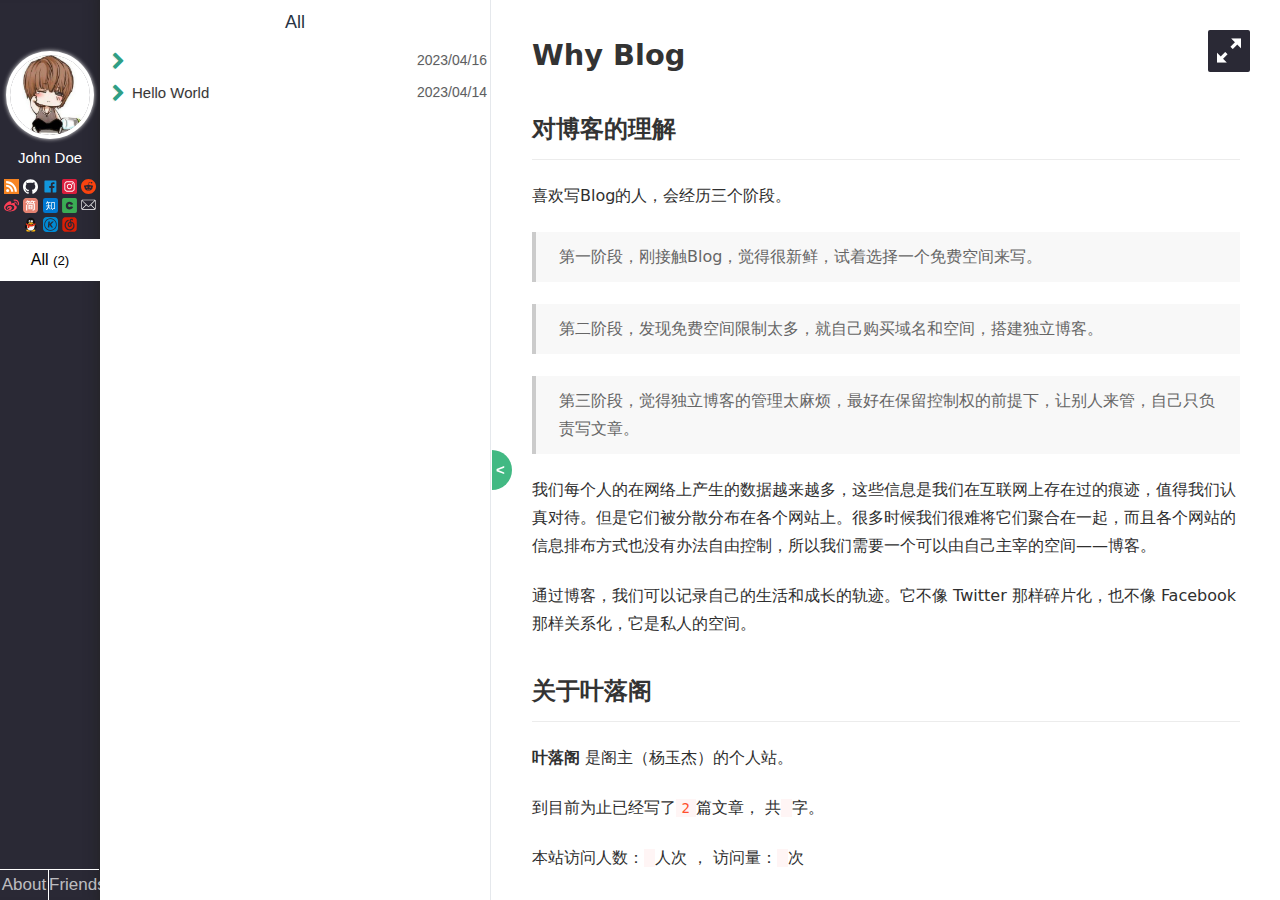
==== commit aa936857: "Site updated: 2023-04-16 19:06:04" ====
--- a/archives/index.html
+++ b/archives/index.html
@@ -6,15 +6,11 @@
   <meta name="keywords" content="">
   <meta name="description" content="Hexo">
     <meta name="viewport" content="width=device-width, initial-scale=1, maximum-scale=1">
-<meta name="description" content="Welcome to Hexo! This is your very first post. Check documentation for more info. If you get any problems when using Hexo, you can find the answer in troubleshooting or you can ask me on GitHub. Quick">
-<meta property="og:type" content="article">
-<meta property="og:title" content="Hello World">
-<meta property="og:url" content="https://.giabiaoaaaaathub.io/2023/04/14/hello-world/index.html">
+<meta property="og:type" content="website">
+<meta property="og:title" content="Hexo">
+<meta property="og:url" content="https://abiaoaaaaa.github.io/archives/index.html">
 <meta property="og:site_name" content="Hexo">
-<meta property="og:description" content="Welcome to Hexo! This is your very first post. Check documentation for more info. If you get any problems when using Hexo, you can find the answer in troubleshooting or you can ask me on GitHub. Quick">
 <meta property="og:locale" content="en_US">
-<meta property="article:published_time" content="2023-04-14T13:40:14.434Z">
-<meta property="article:modified_time" content="2023-04-14T13:40:14.434Z">
 <meta property="article:author" content="John Doe">
 <meta name="twitter:card" content="summary">
 
@@ -242,7 +238,7 @@
     <li>
         <div class="all active" data-rel="All">All
             
-                <small>(1)</small>
+                <small>(2)</small>
             
         </div>
     </li>
@@ -267,7 +263,7 @@
         
     </div>
 </div>
-<input type="hidden" id="yelog_site_posts_number" value="1">
+<input type="hidden" id="yelog_site_posts_number" value="2">
 
 <div style="display: none">
     <span id="busuanzi_value_site_uv"></span>
@@ -319,6 +315,15 @@
 
     
     <nav id="title-list-nav">
+        
+        
+        <a  class="All "
+           href="/2023/04/16/first/"
+           data-tag=""
+           data-author="" >
+            <span class="post-title" title=""></span>
+            <span class="post-date" title="2023-04-16 18:55:11">2023/04/16</span>
+        </a>
         
         
         <a  class="All "
